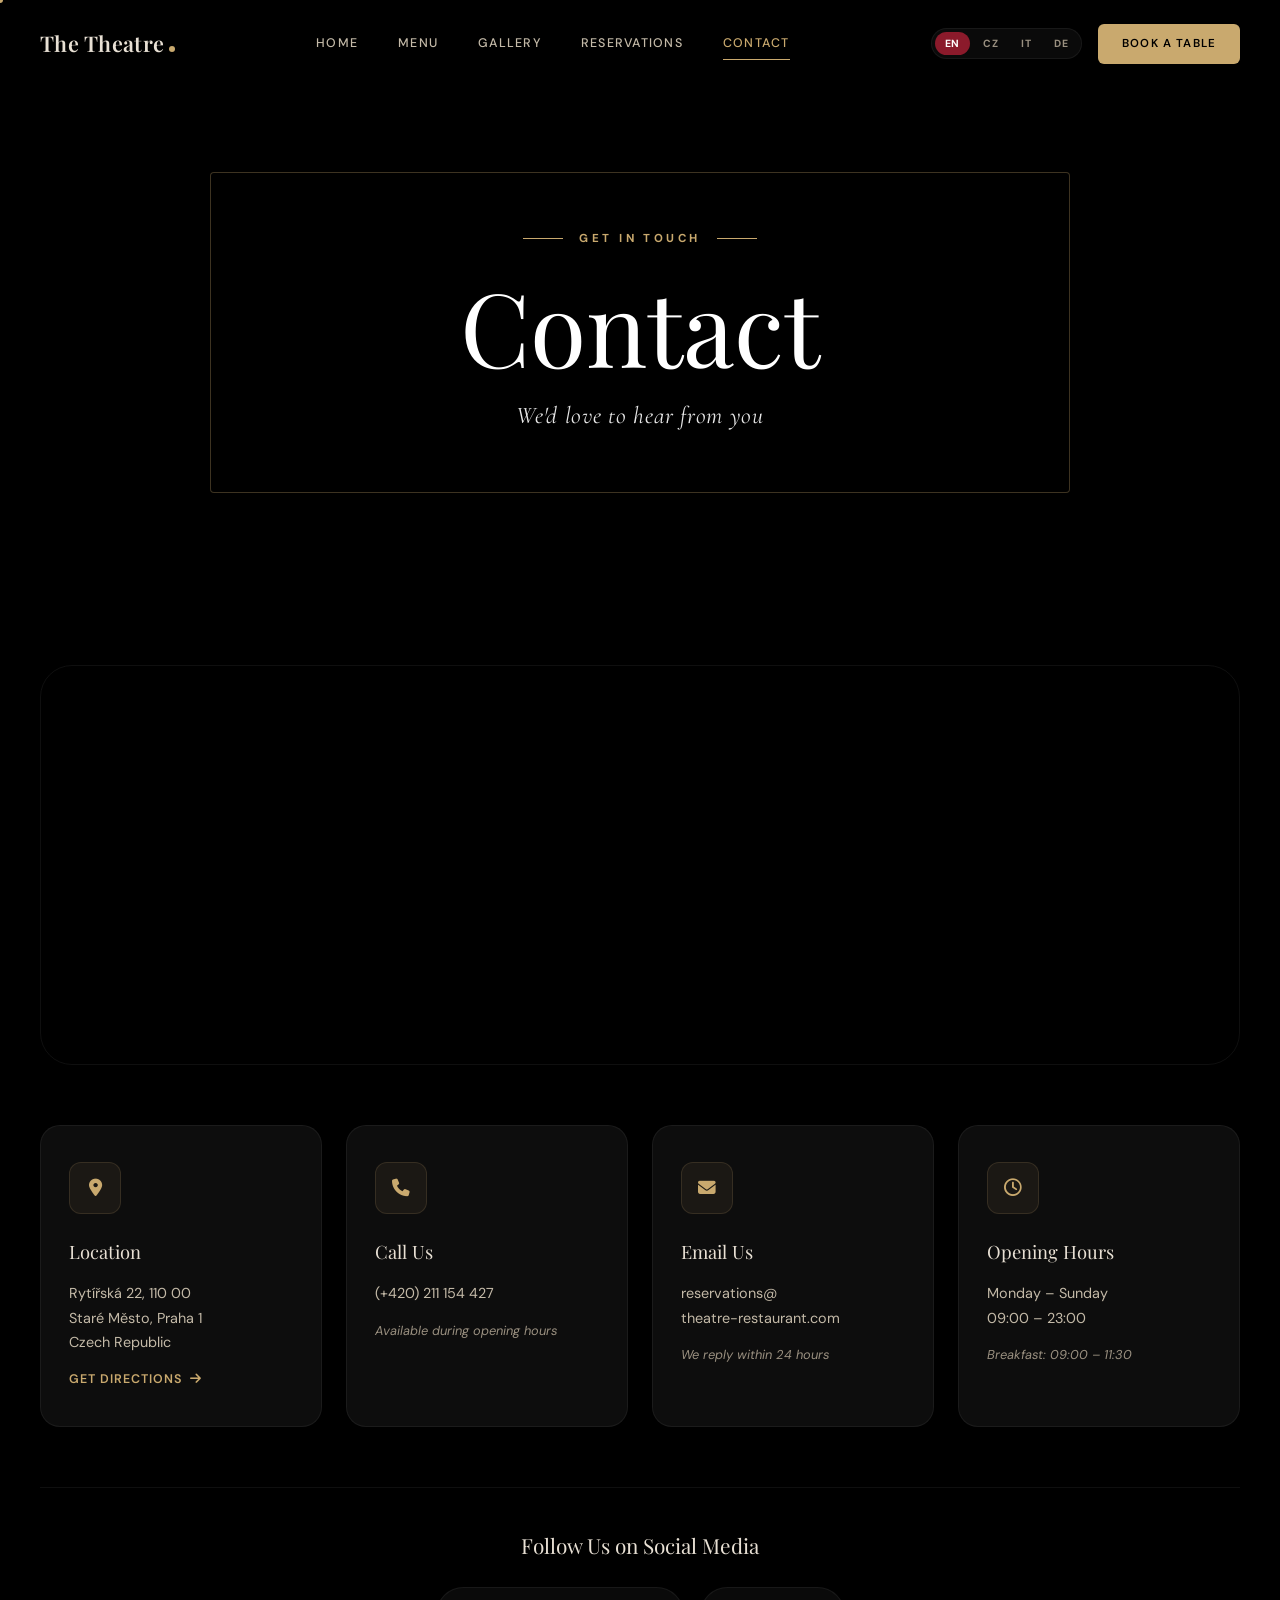
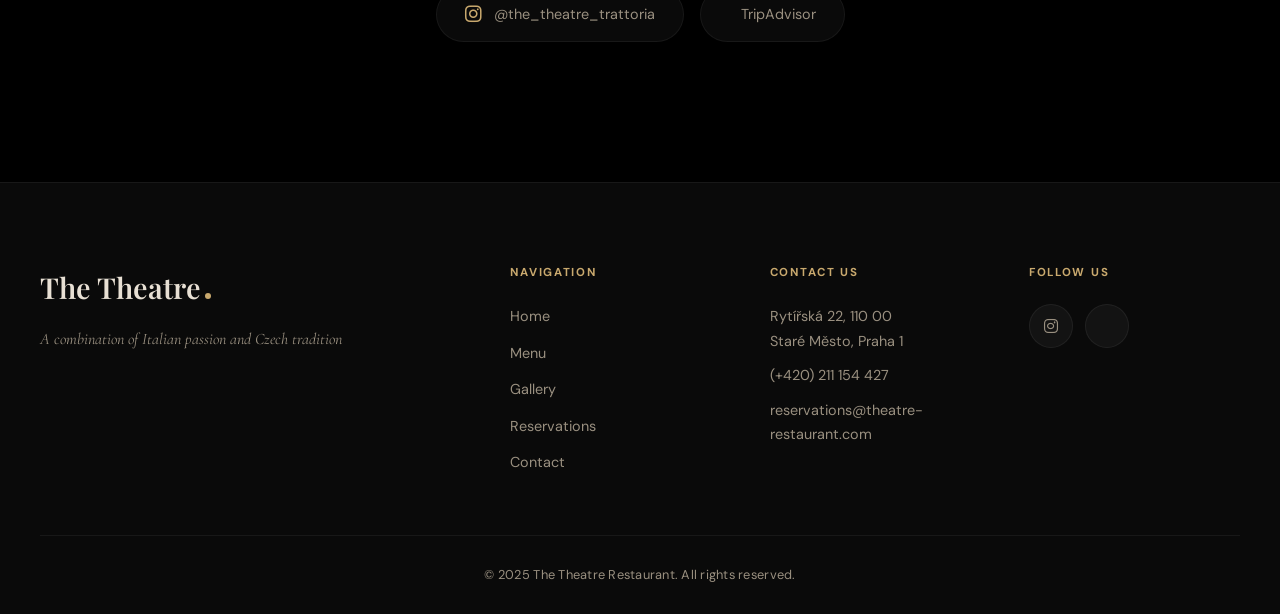
==== contact.html @ ca12c2be "Initial commit - Theatre Restaurant website" ====
<!DOCTYPE html>
<html lang="en" data-lang="en">
<head>
    <meta charset="UTF-8">
    <meta name="viewport" content="width=device-width, initial-scale=1.0">
    <title>Contact — The Theatre Restaurant</title>
    <link rel="preconnect" href="https://fonts.googleapis.com">
    <link rel="preconnect" href="https://fonts.gstatic.com" crossorigin>
    <link href="https://fonts.googleapis.com/css2?family=Playfair+Display:ital,wght@0,400;0,500;0,600;1,400;1,500&family=DM+Sans:wght@300;400;500;600;700&family=Cormorant+Garamond:ital,wght@0,300;0,400;0,500;1,300;1,400;1,500&display=swap" rel="stylesheet">
    <link rel="stylesheet" href="https://cdnjs.cloudflare.com/ajax/libs/font-awesome/6.5.1/css/all.min.css">
    <link rel="stylesheet" href="css/style.css">
</head>
<body>

    <div class="scroll-progress" id="scrollProgress"></div>
    <div class="grain"></div>
    <div class="cursor-dot" id="cursorDot"></div>
    <div class="cursor-ring" id="cursorRing"></div>

    <div id="preloader">
        <div class="preloader-text"><span>Contact</span></div>
        <div class="preloader-bar"></div>
    </div>

    <!-- ==================== NAVIGATION ==================== -->
    <nav class="navbar" id="navbar">
        <div class="nav-inner">
            <a href="index.html" class="nav-logo">
                <span class="logo-text">The Theatre<span class="logo-dot"></span></span>
            </a>
            <div class="nav-links" id="navLinks">
                <a href="index.html" data-i18n="nav.home">Home</a>
                <a href="menu.html" data-i18n="nav.menu">Menu</a>
                <a href="gallery.html" data-i18n="nav.gallery">Gallery</a>
                <a href="reservations.html" data-i18n="nav.reservations">Reservations</a>
                <a href="contact.html" class="active" data-i18n="nav.contact">Contact</a>
            </div>
            <div class="nav-right">
                <div class="lang-switcher">
                    <button class="lang-btn active" data-lang="en">EN</button>
                    <button class="lang-btn" data-lang="cs">CZ</button>
                    <button class="lang-btn" data-lang="it">IT</button>
                    <button class="lang-btn" data-lang="de">DE</button>
                </div>
                <a href="reservations.html" class="nav-cta" data-i18n="nav.book">Book a Table</a>
                <button class="hamburger" id="hamburger" aria-label="Menu">
                    <span></span><span></span><span></span>
                </button>
            </div>
        </div>
    </nav>

    <div class="mobile-nav" id="mobileNav">
        <a href="index.html" data-i18n="nav.home">Home</a>
        <a href="menu.html" data-i18n="nav.menu">Menu</a>
        <a href="gallery.html" data-i18n="nav.gallery">Gallery</a>
        <a href="reservations.html" data-i18n="nav.reservations">Reservations</a>
        <a href="contact.html" data-i18n="nav.contact">Contact</a>
    </div>

    <!-- ==================== PAGE HERO ==================== -->
    <section class="page-hero page-hero--short">
        <div class="page-hero-bg" style="background-image: url('https://images.squarespace-cdn.com/content/v1/67d8b73ece40840cde478d43/10da3cb5-e94c-4bc4-a125-7e8a6ef0e000/DJI_20250313221331_0177_D+%281%29.JPG?format=2500w')"></div>
        <div class="hero-overlay"></div>
        <div class="page-hero-content">
            <div class="hero-badge">
                <span class="hero-badge-line"></span>
                <span data-i18n="contact.badge">Get in Touch</span>
                <span class="hero-badge-line"></span>
            </div>
            <h1 class="page-hero-title" data-i18n="contact.hero.title">Contact</h1>
            <p class="page-hero-sub" data-i18n="contact.hero.sub">We'd love to hear from you</p>
        </div>
    </section>

    <!-- ==================== CONTACT CONTENT ==================== -->
    <section class="contact-section section">
        <div class="container">
            <!-- Map -->
            <div class="contact-map" data-reveal="up">
                <iframe
                    src="https://www.google.com/maps/embed?pb=!1m18!1m12!1m3!1d2560.1287!2d14.4234!3d50.0858!2m3!1f0!2f0!3f0!3m2!1i1024!2i768!4f13.1!3m3!1m2!1s0x470b94e7e5e6b8ed%3A0x400af0f66175be00!2sThe%20Theatre%20Restaurant!5e0!3m2!1sen!2scz!4v1700000000000!5m2!1sen!2scz"
                    width="100%" height="450" style="border:0;" allowfullscreen="" loading="lazy"
                    referrerpolicy="no-referrer-when-downgrade">
                </iframe>
            </div>

            <!-- Contact Cards Grid -->
            <div class="contact-cards" data-reveal="up">
                <div class="contact-card">
                    <div class="contact-card-icon"><i class="fa-solid fa-location-dot"></i></div>
                    <h3 data-i18n="contact.location">Location</h3>
                    <p>Rytířská 22, 110 00<br>Staré Město, Praha 1<br>Czech Republic</p>
                    <a href="https://maps.google.com/?q=Rytířská+22,+Prague" target="_blank" rel="noopener" class="contact-card-link" data-i18n="contact.directions">Get Directions <i class="fa-solid fa-arrow-right"></i></a>
                </div>
                <div class="contact-card">
                    <div class="contact-card-icon"><i class="fa-solid fa-phone"></i></div>
                    <h3 data-i18n="contact.callUs">Call Us</h3>
                    <p><a href="tel:+420211154427">(+420) 211 154 427</a></p>
                    <p class="contact-card-note" data-i18n="contact.callNote">Available during opening hours</p>
                </div>
                <div class="contact-card">
                    <div class="contact-card-icon"><i class="fa-solid fa-envelope"></i></div>
                    <h3 data-i18n="contact.emailUs">Email Us</h3>
                    <p><a href="mailto:reservations@theatre-restaurant.com">reservations@<br>theatre-restaurant.com</a></p>
                    <p class="contact-card-note" data-i18n="contact.emailNote">We reply within 24 hours</p>
                </div>
                <div class="contact-card">
                    <div class="contact-card-icon"><i class="fa-regular fa-clock"></i></div>
                    <h3 data-i18n="contact.openHours">Opening Hours</h3>
                    <p data-i18n="contact.schedule">Monday – Sunday<br>09:00 – 23:00</p>
                    <p class="contact-card-note" data-i18n="contact.breakfastNote">Breakfast: 09:00 – 11:30</p>
                </div>
            </div>

            <!-- Social -->
            <div class="contact-social" data-reveal="up">
                <h3 data-i18n="contact.followTitle">Follow Us on Social Media</h3>
                <div class="contact-social-links">
                    <a href="https://www.instagram.com/the_theatre_trattoria/" target="_blank" rel="noopener" class="contact-social-btn">
                        <i class="fa-brands fa-instagram"></i>
                        <span>@the_theatre_trattoria</span>
                    </a>
                    <a href="https://www.tripadvisor.com/Restaurant_Review-g274707-d27938620-Reviews-The_Theatre_Trattoria_Restaurant-Prague_Bohemia.html" target="_blank" rel="noopener" class="contact-social-btn">
                        <i class="fa-brands fa-tripadvisor"></i>
                        <span>TripAdvisor</span>
                    </a>
                </div>
            </div>
        </div>
    </section>

    <!-- ==================== FOOTER ==================== -->
    <footer class="footer">
        <div class="container">
            <div class="footer-main">
                <div class="footer-brand">
                    <h3 class="footer-logo-text">The Theatre<span class="logo-dot"></span></h3>
                    <p class="footer-tagline" data-i18n="footer.tagline">A combination of Italian passion and Czech tradition</p>
                </div>
                <div class="footer-col">
                    <h4 class="footer-heading" data-i18n="footer.navigation">Navigation</h4>
                    <div class="footer-link-list">
                        <a href="index.html" data-i18n="nav.home">Home</a>
                        <a href="menu.html" data-i18n="nav.menu">Menu</a>
                        <a href="gallery.html" data-i18n="nav.gallery">Gallery</a>
                        <a href="reservations.html" data-i18n="nav.reservations">Reservations</a>
                        <a href="contact.html" data-i18n="nav.contact">Contact</a>
                    </div>
                </div>
                <div class="footer-col">
                    <h4 class="footer-heading" data-i18n="footer.contactUs">Contact Us</h4>
                    <div class="footer-contact-text">
                        <p>Rytířská 22, 110 00<br>Staré Město, Praha 1</p>
                        <p><a href="tel:+420211154427">(+420) 211 154 427</a></p>
                        <p><a href="mailto:reservations@theatre-restaurant.com">reservations@theatre-restaurant.com</a></p>
                    </div>
                </div>
                <div class="footer-col">
                    <h4 class="footer-heading" data-i18n="footer.followUs">Follow Us</h4>
                    <div class="footer-social-links">
                        <a href="https://www.instagram.com/the_theatre_trattoria/" target="_blank" rel="noopener" class="footer-social-btn" aria-label="Instagram"><i class="fa-brands fa-instagram"></i></a>
                        <a href="https://www.tripadvisor.com/Restaurant_Review-g274707-d27938620-Reviews-The_Theatre_Trattoria_Restaurant-Prague_Bohemia.html" target="_blank" rel="noopener" class="footer-social-btn" aria-label="TripAdvisor"><i class="fa-brands fa-tripadvisor"></i></a>
                    </div>
                </div>
            </div>
            <div class="footer-bottom">
                <p>&copy; 2025 The Theatre Restaurant. All rights reserved.</p>
            </div>
        </div>
    </footer>

    <button class="back-to-top" id="backToTop" aria-label="Back to top"><i class="fa-solid fa-arrow-up"></i></button>

    <script src="js/translations.js"></script>
    <script src="js/main.js"></script>
</body>
</html>
---- css/style.css ----
/* ============================================================
   THE THEATRE RESTAURANT — Premium Design System
   Multi-page | Dark Luxury | Unique Visual Effects
   ============================================================ */

/* ==================== CSS CUSTOM PROPERTIES ==================== */
:root {
    --clr-bg:         #000000;
    --clr-bg-2:       #0a0a0a;
    --clr-bg-3:       #111111;
    --clr-bg-card:    #0d0d0d;
    --clr-primary:    #8B1A2B;
    --clr-primary-l:  #a82240;
    --clr-gold:       #C9A96E;
    --clr-gold-l:     #dfc28d;
    --clr-white:      #ffffff;
    --clr-light:      #e8e0d4;
    --clr-light-2:    #c4baa8;
    --clr-light-3:    #9a9080;
    --clr-text:       #8a8070;
    --clr-border:     rgba(255,255,255,0.06);
    --clr-border-h:   rgba(201,169,110,0.25);

    --f-heading:  'Playfair Display', serif;
    --f-body:     'DM Sans', sans-serif;
    --f-accent:   'Cormorant Garamond', serif;

    --container:  1280px;
    --section-py: 140px;

    --ease-out-expo:  cubic-bezier(0.16, 1, 0.3, 1);
    --tr-fast:    0.3s cubic-bezier(0.16, 1, 0.3, 1);
    --tr-medium:  0.6s cubic-bezier(0.16, 1, 0.3, 1);
    --tr-slow:    1s cubic-bezier(0.16, 1, 0.3, 1);

    --r-sm:  6px;
    --r-md:  12px;
    --r-lg:  20px;
    --r-xl:  32px;
}

/* ==================== RESET ==================== */
*, *::before, *::after { box-sizing: border-box; margin: 0; padding: 0; }
html { scroll-behavior: smooth; -webkit-font-smoothing: antialiased; -moz-osx-font-smoothing: grayscale; }
body {
    font-family: var(--f-body);
    font-size: 16px;
    line-height: 1.7;
    color: var(--clr-text);
    background: #000000;
    background-image: none;
    overflow-x: hidden;
}
body.no-scroll { overflow: hidden; }
img { display: block; max-width: 100%; height: auto; }
a { text-decoration: none; color: inherit; }
ul, ol { list-style: none; }
button { font-family: inherit; cursor: pointer; border: none; background: none; }
input, select, textarea { font-family: inherit; font-size: inherit; }

/* ==================== SCROLL PROGRESS BAR ==================== */
.scroll-progress {
    position: fixed; top: 0; left: 0;
    height: 3px; width: 0%;
    background: linear-gradient(90deg, var(--clr-primary), var(--clr-gold));
    z-index: 10001;
    transition: width 0.1s linear;
}

/* ==================== FILM GRAIN (disabled — was causing grainy look) ==================== */
.grain {
    display: none;
}

/* ==================== CUSTOM CURSOR ==================== */
.cursor-dot, .cursor-ring { display: none; }
@media (hover: hover) and (pointer: fine) {
    .cursor-dot {
        display: block; position: fixed;
        width: 6px; height: 6px;
        background: var(--clr-gold); border-radius: 50%;
        pointer-events: none; z-index: 100000;
        left: -3px; top: -3px;
        mix-blend-mode: difference;
        transition: width 0.2s, height 0.2s, background 0.2s;
    }
    .cursor-dot.cursor-hover {
        width: 10px; height: 10px;
        background: var(--clr-primary);
    }
    .cursor-ring {
        display: block; position: fixed;
        width: 40px; height: 40px;
        border: 1.5px solid var(--clr-gold); border-radius: 50%;
        pointer-events: none; z-index: 99999;
        left: -20px; top: -20px;
        opacity: 0.4;
        transition: width 0.4s var(--ease-out-expo), height 0.4s var(--ease-out-expo), opacity 0.3s, border-color 0.3s;
    }
    .cursor-ring.cursor-hover { width: 60px; height: 60px; left: -30px; top: -30px; border-color: var(--clr-primary); opacity: 0.7; }
}

/* ==================== PRELOADER ==================== */
#preloader {
    position: fixed; inset: 0;
    background: var(--clr-bg); z-index: 99999;
    display: flex; align-items: center; justify-content: center; flex-direction: column; gap: 24px;
    transition: opacity 0.8s ease 0.1s, visibility 0.8s ease 0.1s;
}
#preloader.loaded { opacity: 0; visibility: hidden; pointer-events: none; }
.preloader-text {
    font-family: var(--f-heading);
    font-size: clamp(2rem, 5vw, 3.5rem);
    color: var(--clr-light); font-weight: 400; overflow: hidden;
}
.preloader-text span { display: inline-block; animation: preloaderReveal 1.2s var(--ease-out-expo) both; }
@keyframes preloaderReveal { from { transform: translateY(100%); opacity: 0; } to { transform: translateY(0); opacity: 1; } }
.preloader-bar { width: 120px; height: 1px; background: var(--clr-border); position: relative; overflow: hidden; }
.preloader-bar::after {
    content: ''; position: absolute; inset: 0;
    background: var(--clr-gold);
    animation: preloaderScan 1.5s ease-in-out infinite;
}
@keyframes preloaderScan { 0% { transform: translateX(-100%); } 100% { transform: translateX(100%); } }

/* ==================== UTILITIES ==================== */
.container { max-width: var(--container); margin: 0 auto; padding: 0 clamp(20px, 4vw, 40px); width: 100%; }
.section { padding: var(--section-py) 0; position: relative; }

.section-tag {
    font-family: var(--f-body); font-size: 0.7rem; font-weight: 600;
    letter-spacing: 0.3em; text-transform: uppercase; color: var(--clr-gold);
    display: flex; align-items: center; gap: 16px; margin-bottom: 20px;
}
.section-tag::before { content: ''; width: 40px; height: 1px; background: var(--clr-gold); }
.section-tag--center { justify-content: center; }
.section-tag--center::after { content: ''; width: 40px; height: 1px; background: var(--clr-gold); }
.section-tag--light { color: var(--clr-gold-l); }
.section-tag--light::before, .section-tag--light::after { background: rgba(255,255,255,0.3); }

.section-title {
    font-family: var(--f-heading);
    font-size: clamp(2.2rem, 5vw, 4rem);
    color: var(--clr-light); font-weight: 400; line-height: 1.15; margin-bottom: 24px;
}
.section-title--center { text-align: center; }
.section-title em { font-style: italic; color: var(--clr-gold); font-family: var(--f-accent); font-weight: 300; }

/* ==================== BUTTONS ==================== */
.btn {
    display: inline-flex; align-items: center; justify-content: center; gap: 10px;
    padding: 18px 44px; font-size: 0.78rem; font-weight: 600;
    letter-spacing: 0.15em; text-transform: uppercase;
    border-radius: var(--r-sm); position: relative; overflow: hidden;
    transition: transform var(--tr-fast), box-shadow var(--tr-fast);
}
.btn::before {
    content: ''; position: absolute; inset: 0;
    background: radial-gradient(circle at 50% 50%, rgba(255,255,255,0.15) 0%, transparent 60%);
    opacity: 0; transition: opacity 0.3s;
}
.btn:hover::before { opacity: 1; }
.btn:hover { transform: translateY(-3px); }
.btn-primary { background: var(--clr-primary); color: var(--clr-white); box-shadow: 0 4px 30px rgba(139,26,43,0.3); }
.btn-primary:hover { box-shadow: 0 8px 40px rgba(139,26,43,0.5); }
.btn-outline { color: var(--clr-light); border: 1px solid var(--clr-border-h); background: transparent; }
.btn-outline:hover { border-color: var(--clr-gold); box-shadow: 0 4px 30px rgba(201,169,110,0.15); }
.btn-full { width: 100%; }
.magnetic-wrap { display: inline-block; position: relative; }

/* ==================== NAVIGATION ==================== */
.navbar {
    position: fixed; top: 0; left: 0; width: 100%; z-index: 1000;
    padding: 24px 0; transition: all var(--tr-medium);
    background: rgba(0,0,0,0.95);
    backdrop-filter: blur(20px);
    -webkit-backdrop-filter: blur(20px);
}
.navbar.scrolled {
    background: rgba(0,0,0,0.98); backdrop-filter: blur(24px) saturate(1.2);
    padding: 14px 0; box-shadow: 0 1px 0 var(--clr-border);
}
.navbar.nav-hidden { transform: translateY(-100%); }
.nav-inner {
    max-width: var(--container); margin: 0 auto;
    padding: 0 clamp(20px, 4vw, 40px);
    display: flex; align-items: center; justify-content: space-between;
}
.nav-logo { z-index: 1001; display: flex; align-items: center; gap: 12px; }
.logo-text {
    font-family: var(--f-heading); font-size: 1.35rem;
    color: var(--clr-light); font-weight: 600; letter-spacing: 0.02em;
}
.logo-dot { width: 6px; height: 6px; background: var(--clr-gold); border-radius: 50%; display: inline-block; margin-left: 4px; }
.nav-links { display: flex; align-items: center; gap: 40px; }
.nav-links a {
    font-size: 0.78rem; font-weight: 500; letter-spacing: 0.1em; text-transform: uppercase;
    color: var(--clr-light-2); position: relative; padding: 6px 0; transition: color var(--tr-fast);
}
.nav-links a::after {
    content: ''; position: absolute; bottom: 0; left: 0;
    width: 0; height: 1px; background: var(--clr-gold); transition: width var(--tr-fast);
}
.nav-links a:hover, .nav-links a.active { color: var(--clr-gold); }
.nav-links a:hover::after, .nav-links a.active::after { width: 100%; }
.nav-right { display: flex; align-items: center; gap: 16px; }
.lang-switcher {
    display: flex; gap: 3px; background: rgba(255,255,255,0.04);
    border-radius: 24px; padding: 3px; border: 1px solid var(--clr-border);
}
.lang-btn {
    font-size: 0.65rem; font-weight: 700; letter-spacing: 0.05em;
    color: var(--clr-light-3); padding: 5px 10px; border-radius: 20px; transition: all var(--tr-fast);
}
.lang-btn:hover { color: var(--clr-light); }
.lang-btn.active { background: var(--clr-primary); color: var(--clr-white); }
.nav-cta {
    font-size: 0.72rem; font-weight: 600; letter-spacing: 0.1em; text-transform: uppercase;
    color: var(--clr-bg); background: var(--clr-gold);
    padding: 10px 24px; border-radius: var(--r-sm); transition: all var(--tr-fast);
}
.nav-cta:hover { background: var(--clr-gold-l); transform: translateY(-2px); box-shadow: 0 4px 20px rgba(201,169,110,0.35); }
.hamburger { display: none; flex-direction: column; gap: 7px; padding: 8px; z-index: 1001; }
.hamburger span {
    display: block; width: 30px; height: 1.5px;
    background: var(--clr-light); transition: all var(--tr-fast); transform-origin: center;
}
.hamburger.active span:nth-child(1) { transform: translateY(8.5px) rotate(45deg); }
.hamburger.active span:nth-child(2) { opacity: 0; transform: scaleX(0); }
.hamburger.active span:nth-child(3) { transform: translateY(-8.5px) rotate(-45deg); }

/* Mobile Nav */
.mobile-nav {
    position: fixed; inset: 0; background: rgba(0,0,0,0.98);
    backdrop-filter: blur(30px); z-index: 999;
    display: flex; flex-direction: column; align-items: center; justify-content: center; gap: 32px;
    opacity: 0; visibility: hidden; transition: all var(--tr-medium);
}
.mobile-nav.active { opacity: 1; visibility: visible; }
.mobile-nav a {
    font-family: var(--f-heading); font-size: clamp(1.5rem, 5vw, 2.5rem);
    color: var(--clr-light); font-weight: 400;
    opacity: 0; transform: translateY(30px); transition: all var(--tr-medium);
}
.mobile-nav.active a { opacity: 1; transform: translateY(0); }
.mobile-nav a:nth-child(1) { transition-delay: 0.1s; }
.mobile-nav a:nth-child(2) { transition-delay: 0.15s; }
.mobile-nav a:nth-child(3) { transition-delay: 0.2s; }
.mobile-nav a:nth-child(4) { transition-delay: 0.25s; }
.mobile-nav a:nth-child(5) { transition-delay: 0.3s; }
.mobile-nav a:hover { color: var(--clr-gold); }

/* ==================== INFINITE MARQUEE ==================== */
.marquee-section {
    padding: 28px 0; overflow: hidden;
    border-top: 1px solid var(--clr-border); border-bottom: 1px solid var(--clr-border);
    background: var(--clr-bg-2);
}
.marquee-track { display: flex; width: max-content; animation: marqueeScroll 40s linear infinite; }
.marquee-track:hover { animation-play-state: paused; }
.marquee-item {
    display: flex; align-items: center; gap: 40px; padding: 0 40px; white-space: nowrap;
    font-family: var(--f-accent); font-size: clamp(1rem, 2vw, 1.3rem);
    color: var(--clr-light-3); font-style: italic; letter-spacing: 0.04em;
}
.marquee-dot { width: 5px; height: 5px; background: var(--clr-gold); border-radius: 50%; flex-shrink: 0; }
@keyframes marqueeScroll { 0% { transform: translateX(0); } 100% { transform: translateX(-50%); } }

/* ==================== CINEMATIC HERO ==================== */
.hero-cin {
    position: relative; min-height: 100vh;
    display: flex; align-items: center; justify-content: center; overflow: hidden;
}
.hero-cin-bg-wrap { position: absolute; inset: 0; overflow: hidden; }
.hero-cin-bg {
    width: 100%; height: 100%; background-size: cover; background-position: center;
    transform: scale(1.05);
}
.hero-cin-overlay {
    position: absolute; inset: 0;
    background: linear-gradient(
        180deg,
        rgba(0,0,0,0.55) 0%,
        rgba(0,0,0,0.45) 50%,
        rgba(0,0,0,0.75) 100%
    );
}

/* Hero content — centered */
.hero-cin-content {
    position: relative; z-index: 4;
    width: 100%; max-width: 900px;
    margin: 0 auto;
    padding: 120px clamp(24px, 5vw, 60px) 100px;
    display: flex; align-items: center; justify-content: center;
}

.hero-cin-inner {
    text-align: center;
    width: 100%;
}

/* Tag */
.hero-cin-tag {
    display: flex; align-items: center; justify-content: center; gap: 20px;
    margin-bottom: 32px;
    opacity: 0; transform: translateY(16px);
    transition: opacity 0.8s ease 0.3s, transform 0.8s ease 0.3s;
}
body.loaded .hero-cin-tag { opacity: 1; transform: translateY(0); }
.hero-cin-tag-line { width: 40px; height: 1px; background: var(--clr-gold); display: inline-block; }
.hero-cin-tag span:not(.hero-cin-tag-line) {
    font-family: var(--f-body); font-size: 0.72rem; font-weight: 600;
    letter-spacing: 0.3em; text-transform: uppercase; color: var(--clr-gold);
}

/* Title */
.hero-cin-title { margin-bottom: 28px; }
.hero-cin-title-line {
    display: block; overflow: hidden; line-height: 1.05;
}
.hero-cin-title-line span {
    display: inline-block; transform: translateY(110%); opacity: 0;
    transition: transform 1.2s var(--ease-out-expo), opacity 0.6s ease;
}
.hero-cin-title-line.visible span { transform: translateY(0); opacity: 1; }

.hero-cin-title--sm {
    font-family: var(--f-accent); font-size: clamp(1.6rem, 3vw, 2.4rem);
    font-weight: 300; font-style: italic; letter-spacing: 0.2em; color: var(--clr-gold-l);
    padding-bottom: 4px;
}
.hero-cin-title--sm span { color: var(--clr-gold-l); }
.hero-cin-title--xl {
    font-family: var(--f-heading); font-size: clamp(5rem, 14vw, 11rem);
    font-weight: 400; letter-spacing: -0.02em;
    color: #ffffff;
    text-shadow: 0 4px 40px rgba(0,0,0,0.6);
    line-height: 0.95;
}
.hero-cin-title--xl span { color: #ffffff; }
.hero-cin-title--md {
    font-family: var(--f-body); font-size: clamp(0.75rem, 1.5vw, 1rem);
    font-weight: 700; letter-spacing: 0.6em; text-transform: uppercase;
    color: var(--clr-light-2); padding-top: 10px;
}
.hero-cin-title--md span { color: var(--clr-light-2); }

/* Subtitle */
.hero-cin-subtitle {
    font-family: var(--f-accent); font-size: clamp(1rem, 2vw, 1.3rem);
    color: var(--clr-light-2); font-style: italic; font-weight: 300;
    margin-bottom: 40px; line-height: 1.6;
    opacity: 0; transform: translateY(16px);
    transition: opacity 0.8s ease 1.2s, transform 0.8s ease 1.2s;
}
body.loaded .hero-cin-subtitle { opacity: 1; transform: translateY(0); }

/* Actions */
.hero-cin-actions {
    display: flex; gap: 16px; flex-wrap: wrap; justify-content: center;
    margin-bottom: 48px;
    opacity: 0; transform: translateY(16px);
    transition: opacity 0.8s ease 1.4s, transform 0.8s ease 1.4s;
}
body.loaded .hero-cin-actions { opacity: 1; transform: translateY(0); }

/* Meta info bar */
.hero-cin-meta {
    display: flex; align-items: center; justify-content: center; gap: 20px;
    opacity: 0; transform: translateY(16px);
    transition: opacity 0.8s ease 1.6s, transform 0.8s ease 1.6s;
}
body.loaded .hero-cin-meta { opacity: 1; transform: translateY(0); }
.hero-cin-meta-item {
    display: flex; align-items: center; gap: 8px;
    font-size: 0.82rem; color: var(--clr-light-3); letter-spacing: 0.04em;
}
.hero-cin-meta-item i { color: var(--clr-gold); font-size: 0.8rem; }
.hero-cin-meta-sep { width: 1px; height: 20px; background: rgba(255,255,255,0.2); }

/* Scroll indicator */
.hero-cin-scroll {
    position: absolute; bottom: 36px; left: 50%; transform: translateX(-50%);
    z-index: 5; display: flex; flex-direction: column; align-items: center; gap: 8px;
}
.scroll-line-wrap {
    width: 1px; height: 50px; background: rgba(255,255,255,0.15);
    border-radius: 1px; overflow: hidden;
}
.scroll-line-inner {
    width: 100%; height: 30px; background: var(--clr-gold);
    border-radius: 1px; animation: scrollLine 2s ease-in-out infinite;
}
@keyframes scrollLine { 0% { transform: translateY(-100%); } 100% { transform: translateY(200%); } }

/* ==================== EXPERIENCE NUMBERS ==================== */
.numbers-section {
    padding: 80px 0; background: var(--clr-bg-2);
    border-bottom: 1px solid var(--clr-border);
}
.numbers-grid {
    display: grid; grid-template-columns: repeat(4, 1fr);
    gap: 0; position: relative;
}
.numbers-grid::before {
    content: ''; position: absolute; top: 0; left: 0;
    width: 100%; height: 100%; pointer-events: none;
    background: repeating-linear-gradient(
        90deg,
        transparent 0%,
        transparent calc(25% - 0.5px),
        var(--clr-border) calc(25% - 0.5px),
        var(--clr-border) calc(25% + 0.5px),
        transparent calc(25% + 0.5px)
    );
}
.number-item {
    text-align: center; padding: 20px;
    display: flex; flex-direction: column; align-items: center; gap: 12px;
}
.number-top { display: flex; align-items: baseline; gap: 4px; }
.number-value {
    font-family: var(--f-heading); font-size: clamp(3rem, 6vw, 5rem);
    font-weight: 400; color: var(--clr-light);
    line-height: 1;
}
.number-suffix {
    font-family: var(--f-accent); font-size: clamp(1.5rem, 3vw, 2.5rem);
    color: var(--clr-gold); font-weight: 300;
}
.number-label {
    font-size: 0.72rem; font-weight: 600; letter-spacing: 0.2em; text-transform: uppercase;
    color: var(--clr-light-3);
}

/* ==================== EDITORIAL ABOUT ==================== */
.editorial { background: var(--clr-bg); }
.editorial-layout {
    display: grid; grid-template-columns: 1.1fr 1fr;
    gap: 80px; align-items: center;
}
.editorial-images { position: relative; height: 650px; }
.editorial-img {
    position: absolute; border-radius: var(--r-lg); overflow: hidden;
    box-shadow: 0 30px 80px rgba(0,0,0,0.5);
}
.editorial-img img {
    width: 100%; height: 100%; object-fit: cover;
    transition: transform 0.8s var(--ease-out-expo);
}
.editorial-img:hover img { transform: scale(1.06); }
.editorial-img--1 {
    top: 0; left: 0; width: 70%; height: 65%;
    z-index: 1;
}
.editorial-img--2 {
    bottom: 0; right: 0; width: 55%; height: 55%;
    border: 5px solid var(--clr-bg);
    z-index: 2;
}

/* Floating badge */
.editorial-badge {
    position: absolute; top: 55%; left: 60%;
    transform: translate(-50%, -50%);
    width: 110px; height: 110px; z-index: 3;
    animation: floatBadge 4s ease-in-out infinite;
}
.editorial-badge-inner {
    width: 100%; height: 100%; border-radius: 50%;
    background: var(--clr-primary);
    display: flex; flex-direction: column; align-items: center; justify-content: center;
    text-align: center; position: relative;
}
.editorial-badge-inner::before {
    content: ''; position: absolute; inset: -3px; border-radius: 50%;
    background: conic-gradient(var(--clr-gold), var(--clr-primary), var(--clr-gold));
    z-index: -1; animation: rotateBorder 4s linear infinite;
}
@keyframes rotateBorder { to { transform: rotate(360deg); } }
@keyframes floatBadge {
    0%, 100% { transform: translate(-50%, -50%) translateY(0); }
    50% { transform: translate(-50%, -50%) translateY(-12px); }
}
.editorial-badge-icon { font-size: 0.9rem; color: var(--clr-gold); margin-bottom: 4px; }
.editorial-badge-text { font-family: var(--f-accent); font-size: 0.72rem; color: var(--clr-white); line-height: 1.3; }

/* Content */
.editorial-quote {
    position: relative; margin: 28px 0;
    padding: 20px 0 20px 28px;
    border-left: 2px solid var(--clr-gold);
}
.editorial-quote > span {
    position: absolute; top: -10px; left: 8px;
    font-family: var(--f-heading); font-size: 4rem;
    color: rgba(201,169,110,0.15); line-height: 1;
}
.editorial-quote p {
    font-family: var(--f-accent); font-size: 1.2rem;
    color: var(--clr-light-2); font-style: italic; line-height: 1.7;
}
.editorial-text {
    font-size: 0.95rem; line-height: 1.85; color: var(--clr-text);
    margin-bottom: 16px;
}
.editorial-features {
    display: flex; flex-wrap: wrap; gap: 20px; margin-top: 36px;
}
.editorial-feat {
    display: flex; align-items: center; gap: 14px;
    padding: 14px 20px; flex: 1 1 calc(50% - 10px); min-width: 220px;
    border-radius: var(--r-md);
    background: rgba(255,255,255,0.02); border: 1px solid transparent;
    transition: all var(--tr-fast);
}
.editorial-feat:hover {
    background: rgba(201,169,110,0.04); border-color: var(--clr-border-h);
    transform: translateY(-4px);
}
.editorial-feat-icon {
    width: 44px; height: 44px; min-width: 44px;
    border-radius: var(--r-md);
    background: rgba(201,169,110,0.08); border: 1px solid rgba(201,169,110,0.15);
    display: flex; align-items: center; justify-content: center;
    color: var(--clr-gold); font-size: 1rem; transition: all var(--tr-fast);
}
.editorial-feat:hover .editorial-feat-icon {
    background: var(--clr-gold); color: var(--clr-bg); border-color: var(--clr-gold);
}
.editorial-feat strong {
    display: block; font-size: 0.85rem; font-weight: 600;
    color: var(--clr-light); margin-bottom: 2px;
}
.editorial-feat span { font-size: 0.78rem; color: var(--clr-light-3); }

/* CTA glow enhancement */
.cta-glow {
    position: absolute; top: 50%; left: 50%;
    width: 600px; height: 600px;
    background: radial-gradient(circle, rgba(139,26,43,0.12) 0%, transparent 70%);
    transform: translate(-50%, -50%); pointer-events: none;
    animation: ctaPulse 4s ease-in-out infinite;
}
@keyframes ctaPulse {
    0%, 100% { transform: translate(-50%, -50%) scale(1); opacity: 0.8; }
    50% { transform: translate(-50%, -50%) scale(1.3); opacity: 1; }
}

/* ==================== PAGE HERO (sub-pages) ==================== */
.page-hero {
    position: relative;
    height: 70vh; min-height: 480px;
    display: flex; align-items: center; justify-content: center;
    overflow: hidden;
}
.page-hero--short { height: 65vh; min-height: 440px; }
.page-hero-bg {
    position: absolute; inset: 0;
    background-size: cover; background-position: center;
}
.hero-overlay {
    position: absolute; inset: 0; z-index: 1;
    background: rgba(0, 0, 0, 0.82);
}
.page-hero-content {
    position: relative; z-index: 2; text-align: center;
    padding: 56px 80px;
    max-width: 860px;
    width: 90%;
    margin-top: 80px; /* push below navbar */
    background: rgba(0,0,0,0.55);
    border: 1px solid rgba(201,169,110,0.3);
    border-radius: 4px;
}
.page-hero-title {
    font-family: var(--f-heading);
    font-size: clamp(3.5rem, 8vw, 7rem);
    color: #ffffff; font-weight: 400; margin-bottom: 16px;
    line-height: 1.05;
}
.page-hero-sub {
    font-family: var(--f-accent); font-size: clamp(1.1rem, 2vw, 1.5rem);
    color: rgba(255,255,255,0.9); font-style: italic; letter-spacing: 0.03em;
}
.hero-badge {
    display: flex; align-items: center; justify-content: center; gap: 16px;
    margin-bottom: 24px;
}
.hero-badge span:not(.hero-badge-line) {
    font-family: var(--f-body); font-size: 0.72rem; font-weight: 700;
    letter-spacing: 0.3em; text-transform: uppercase; color: var(--clr-gold);
}
.hero-badge-line {
    display: inline-block; width: 40px; height: 1px;
    background: var(--clr-gold);
}

/* (About section styles are now in the editorial section above) */

/* ==================== FARM / VYSOČINA ==================== */
.farm-section { position: relative; min-height: 85vh; display: flex; align-items: center; overflow: hidden; }
.farm-bg {
    position: absolute; inset: 0; background-size: cover; background-position: center; background-attachment: fixed;
}
.farm-overlay {
    position: absolute; inset: 0;
    background: linear-gradient(135deg, rgba(0,0,0,0.88) 0%, rgba(0,0,0,0.55) 100%);
}
.farm-content { position: relative; z-index: 2; }
.farm-text { max-width: 720px; }
.farm-text p { color: var(--clr-light-2); font-size: 1.06rem; line-height: 1.95; margin-bottom: 22px; }

/* ==================== FOOD SHOWCASE ==================== */
.showcase-section { padding: 100px 0; background: var(--clr-bg-2); overflow: hidden; }
.showcase-header { text-align: center; margin-bottom: 56px; padding: 0 clamp(20px, 4vw, 40px); }
.showcase-scroll {
    display: flex; gap: 28px; padding: 0 clamp(20px, 4vw, 40px);
    animation: showcaseFloat 30s linear infinite;
}
.showcase-scroll:hover { animation-play-state: paused; }
@keyframes showcaseFloat { 0% { transform: translateX(0); } 100% { transform: translateX(-50%); } }
.showcase-card {
    flex: 0 0 300px; position: relative;
    border-radius: var(--r-lg); overflow: hidden; aspect-ratio: 3/4; cursor: pointer;
    transition: transform 0.5s var(--ease-out-expo);
}
.showcase-card img { width: 100%; height: 100%; object-fit: cover; transition: transform 0.8s var(--ease-out-expo); }
.showcase-card:hover img { transform: scale(1.12); }
.showcase-card::after {
    content: ''; position: absolute; bottom: 0; left: 0; width: 100%; height: 65%;
    background: linear-gradient(transparent, rgba(0,0,0,0.85)); pointer-events: none;
}
.showcase-card-label { position: absolute; bottom: 28px; left: 28px; z-index: 2; }
.showcase-card-label span { font-family: var(--f-heading); font-size: 1.4rem; color: var(--clr-white); display: block; }
.showcase-card-label small { font-family: var(--f-accent); font-size: 0.9rem; color: var(--clr-gold); font-style: italic; }

/* ==================== CTA BANNER ==================== */
.cta-banner { padding: 120px 0; text-align: center; position: relative; overflow: hidden; background: var(--clr-bg); }
.cta-title {
    font-family: var(--f-heading); font-size: clamp(2rem, 5vw, 3.5rem);
    color: var(--clr-light); font-weight: 400; margin-bottom: 20px;
}
.cta-title em { font-style: italic; color: var(--clr-gold); font-family: var(--f-accent); }
.cta-sub { font-family: var(--f-accent); font-size: 1.15rem; color: var(--clr-light-3); font-style: italic; margin-bottom: 44px; }
.cta-actions { display: flex; gap: 16px; justify-content: center; flex-wrap: wrap; }

/* ==================== MENU PAGE ==================== */
.menu-page { padding-top: 0; padding-bottom: 140px; background: var(--clr-bg); }
.menu-container { padding-top: 20px; }
.menu-cat-nav {
    position: sticky; top: 70px; z-index: 100;
    background: var(--clr-bg); padding: 16px 0;
    border-bottom: 1px solid var(--clr-border);
    margin-bottom: 56px;
}
.menu-cat-nav-inner {
    max-width: var(--container); margin: 0 auto;
    padding: 0 clamp(20px, 4vw, 40px);
    display: flex; gap: 6px; overflow-x: auto;
    -webkit-overflow-scrolling: touch; scrollbar-width: none;
}
.menu-cat-nav-inner::-webkit-scrollbar { display: none; }
.menu-cat-link {
    padding: 10px 24px; font-size: 0.75rem; font-weight: 600;
    letter-spacing: 0.08em; text-transform: uppercase;
    color: var(--clr-light-3); border: 1px solid var(--clr-border);
    border-radius: 100px; white-space: nowrap; transition: all var(--tr-fast); flex-shrink: 0;
    display: inline-block;
}
.menu-cat-link:hover { color: var(--clr-light); border-color: rgba(255,255,255,0.2); }
.menu-cat-link.active { background: var(--clr-primary); color: var(--clr-white); border-color: var(--clr-primary); }

.menu-category { margin-bottom: 80px; scroll-margin-top: 160px; }
.menu-cat-header { display: flex; align-items: center; gap: 20px; margin-bottom: 40px; }
.menu-cat-number {
    font-family: var(--f-heading); font-size: 3.5rem;
    color: rgba(201,169,110,0.12); font-weight: 400; line-height: 1; min-width: 70px;
}
.menu-cat-title { font-family: var(--f-heading); font-size: 1.8rem; color: var(--clr-light); font-weight: 400; white-space: nowrap; }
.menu-cat-line { flex: 1; height: 1px; background: var(--clr-border); }
.menu-cat-note { font-size: 0.85rem; color: var(--clr-gold); font-style: italic; margin-bottom: 28px; font-family: var(--f-accent); }

.menu-subcols { display: grid; grid-template-columns: 1fr 1fr; gap: 60px; }

.menu-items-list { display: flex; flex-direction: column; }
.menu-items-compact .menu-item { padding: 12px 0; }

.menu-item {
    display: flex; align-items: baseline; gap: 12px;
    padding: 18px 0; border-bottom: 1px solid rgba(255,255,255,0.03); transition: all var(--tr-fast);
    flex-wrap: wrap;
}
.menu-item:hover { padding-left: 12px; border-bottom-color: var(--clr-border-h); }
.menu-item:last-child { border-bottom: none; }
.menu-item-info { flex: 1; min-width: 0; }
.menu-item-name { font-size: 0.95rem; font-weight: 500; color: var(--clr-light); }
.menu-item-desc { font-size: 0.82rem; color: var(--clr-light-3); margin-top: 5px; font-style: italic; }
.menu-item-dots { flex: 1; border-bottom: 1px dotted rgba(255,255,255,0.1); min-width: 24px; margin-bottom: 5px; }
.menu-item-price { font-size: 0.9rem; font-weight: 700; color: var(--clr-gold); white-space: nowrap; }

.featured-item {
    background: rgba(201,169,110,0.03); border: 1px solid rgba(201,169,110,0.1) !important;
    border-radius: var(--r-md); padding: 20px !important; margin: 10px 0;
}
.featured-item:hover { background: rgba(201,169,110,0.06); padding-left: 20px !important; }

/* ==================== GALLERY PAGE ==================== */
.gallery-page { padding-top: 80px; padding-bottom: 140px; background: var(--clr-bg); }
.gallery-masonry { columns: 3; column-gap: 20px; }
.gallery-item {
    break-inside: avoid; margin-bottom: 20px; position: relative;
    border-radius: var(--r-md); overflow: hidden; cursor: pointer; display: block;
}
.gallery-item img { width: 100%; display: block; transition: transform 0.8s var(--ease-out-expo); }
.gallery-item:hover img { transform: scale(1.08); }
.gallery-item-overlay {
    position: absolute; inset: 0;
    background: linear-gradient(180deg, transparent 50%, rgba(139,26,43,0.4) 100%);
    opacity: 0; transition: opacity var(--tr-fast);
    display: flex; align-items: center; justify-content: center;
}
.gallery-item:hover .gallery-item-overlay { opacity: 1; }
.gallery-item-overlay i {
    color: var(--clr-white); font-size: 1.5rem;
    transform: scale(0.7); transition: transform var(--tr-fast);
}
.gallery-item:hover .gallery-item-overlay i { transform: scale(1); }

/* ==================== LIGHTBOX ==================== */
.lightbox {
    position: fixed; inset: 0; background: rgba(0,0,0,0.96);
    z-index: 10000; display: flex; align-items: center; justify-content: center;
    opacity: 0; visibility: hidden; transition: opacity var(--tr-fast), visibility var(--tr-fast);
    backdrop-filter: blur(20px);
}
.lightbox.active { opacity: 1; visibility: visible; }
.lightbox-image-wrap { max-width: 90%; max-height: 90%; position: relative; display: flex; align-items: center; justify-content: center; }
.lightbox-img { max-width: 100%; max-height: 85vh; object-fit: contain; border-radius: var(--r-md); }
.lightbox-close {
    position: absolute; top: 20px; right: 28px;
    font-size: 2.5rem; color: var(--clr-white); z-index: 10001;
    transition: transform var(--tr-fast); line-height: 1;
}
.lightbox-close:hover { transform: rotate(90deg); }
.lightbox-prev, .lightbox-next {
    position: absolute; top: 50%; transform: translateY(-50%);
    width: 52px; height: 52px; border-radius: 50%;
    background: rgba(255,255,255,0.08); border: 1px solid rgba(255,255,255,0.15);
    color: var(--clr-white); display: flex; align-items: center; justify-content: center;
    font-size: 1.1rem; z-index: 10001; transition: all var(--tr-fast);
}
.lightbox-prev:hover, .lightbox-next:hover { background: rgba(255,255,255,0.15); border-color: rgba(255,255,255,0.3); }
.lightbox-prev { left: 24px; }
.lightbox-next { right: 24px; }
.lightbox-counter {
    position: absolute; bottom: 24px; left: 50%; transform: translateX(-50%);
    font-size: 0.85rem; color: var(--clr-light-3); letter-spacing: 0.1em;
}

/* ==================== RESERVATIONS PAGE ==================== */
.reserv-section { padding-top: 80px; padding-bottom: 140px; background: var(--clr-bg); }
.reserv-grid { display: grid; grid-template-columns: 1fr 1.2fr; gap: 60px; align-items: start; }

.reserv-info-card {
    background: rgba(255,255,255,0.02); border: 1px solid var(--clr-border);
    border-radius: var(--r-xl); overflow: hidden;
    backdrop-filter: blur(20px); position: relative;
}
.reserv-info-card::before {
    content: ''; position: absolute; top: -50%; right: -50%;
    width: 200px; height: 200px;
    background: radial-gradient(circle, rgba(139,26,43,0.15) 0%, transparent 70%);
    pointer-events: none;
}
.reserv-info-inner { padding: 52px 44px; position: relative; z-index: 1; }
.reserv-info-inner h3 {
    font-family: var(--f-heading); font-size: 1.5rem;
    color: var(--clr-light); font-weight: 400; margin-bottom: 36px;
}
.reserv-info-block {
    display: flex; align-items: flex-start; gap: 18px;
    padding: 18px 0; border-bottom: 1px solid var(--clr-border);
}
.reserv-info-block:last-of-type { border-bottom: none; }
.reserv-info-icon {
    width: 44px; height: 44px; min-width: 44px;
    border-radius: var(--r-md); background: rgba(201,169,110,0.08);
    border: 1px solid rgba(201,169,110,0.15);
    display: flex; align-items: center; justify-content: center;
    color: var(--clr-gold); font-size: 0.95rem; transition: all var(--tr-fast);
}
.reserv-info-block:hover .reserv-info-icon { background: var(--clr-gold); color: var(--clr-bg); }
.reserv-info-block h4 { font-size: 0.72rem; font-weight: 700; letter-spacing: 0.1em; text-transform: uppercase; color: var(--clr-gold); margin-bottom: 6px; }
.reserv-info-block p { font-size: 0.92rem; color: var(--clr-light-2); line-height: 1.7; }
.reserv-info-block a { color: var(--clr-light-2); transition: color var(--tr-fast); }
.reserv-info-block a:hover { color: var(--clr-gold); }
.reserv-info-social { display: flex; gap: 12px; margin-top: 32px; padding-top: 24px; border-top: 1px solid var(--clr-border); }
.reserv-info-social a {
    width: 50px; height: 50px; border-radius: 50%;
    background: rgba(255,255,255,0.04); border: 1px solid var(--clr-border);
    display: flex; align-items: center; justify-content: center;
    font-size: 1.2rem; color: var(--clr-light-3); transition: all var(--tr-fast);
}
.reserv-info-social a:hover {
    background: var(--clr-primary); border-color: var(--clr-primary);
    color: var(--clr-white); transform: translateY(-4px); box-shadow: 0 6px 25px rgba(139,26,43,0.4);
}

.reserv-form-card {
    position: relative; border-radius: var(--r-xl);
    background: var(--clr-bg-card); overflow: hidden;
}
.reserv-form-card::before {
    content: ''; position: absolute; inset: 0;
    border-radius: var(--r-xl); padding: 1px;
    background: linear-gradient(135deg, var(--clr-gold), transparent 40%, transparent 60%, var(--clr-primary));
    -webkit-mask: linear-gradient(#fff 0 0) content-box, linear-gradient(#fff 0 0);
    mask: linear-gradient(#fff 0 0) content-box, linear-gradient(#fff 0 0);
    -webkit-mask-composite: xor; mask-composite: exclude;
}
.reserv-form-inner { padding: 52px 44px; position: relative; z-index: 1; }
.reserv-form-inner h3 {
    font-family: var(--f-heading); font-size: 1.5rem;
    color: var(--clr-light); font-weight: 400; margin-bottom: 12px;
}
.reserv-form-sub { font-size: 0.92rem; color: var(--clr-light-3); margin-bottom: 36px; line-height: 1.7; }
.reserv-form { display: flex; flex-direction: column; gap: 22px; }
.form-row { display: grid; grid-template-columns: 1fr 1fr; gap: 22px; }
.form-group { display: flex; flex-direction: column; gap: 8px; }
.form-group-full { grid-column: 1 / -1; }
.form-group label { font-size: 0.72rem; font-weight: 700; letter-spacing: 0.1em; text-transform: uppercase; color: var(--clr-light-3); }
.form-group input, .form-group select, .form-group textarea {
    font-size: 0.92rem; color: var(--clr-light);
    background: rgba(255,255,255,0.03); border: 1px solid var(--clr-border);
    border-radius: var(--r-sm); padding: 16px 18px; outline: none; transition: all var(--tr-fast);
}
.form-group input:focus, .form-group select:focus, .form-group textarea:focus {
    border-color: var(--clr-gold); background: rgba(255,255,255,0.05);
    box-shadow: 0 0 0 4px rgba(201,169,110,0.08);
}
.form-group select {
    appearance: none;
    background-image: url("data:image/svg+xml,%3Csvg xmlns='http://www.w3.org/2000/svg' width='12' height='12' fill='%23999' viewBox='0 0 16 16'%3E%3Cpath d='M8 11L3 6h10z'/%3E%3C/svg%3E");
    background-repeat: no-repeat; background-position: right 18px center; padding-right: 44px;
}
.form-group select option { background: var(--clr-bg-3); color: var(--clr-light); }
.form-group textarea { resize: vertical; min-height: 90px; }

.reserv-success {
    display: none; flex-direction: column; align-items: center; justify-content: center;
    text-align: center; padding: 40px; gap: 16px;
    opacity: 0; transition: opacity 0.6s ease;
}
.reserv-success.visible { opacity: 1; }
.reserv-success-icon { font-size: 3rem; color: var(--clr-gold); }
.reserv-success h4 { font-family: var(--f-heading); font-size: 1.5rem; color: var(--clr-light); font-weight: 400; }
.reserv-success p { font-size: 0.95rem; color: var(--clr-light-3); line-height: 1.7; max-width: 400px; }

/* ==================== CONTACT PAGE ==================== */
.contact-section { padding-top: 80px; padding-bottom: 140px; background: var(--clr-bg); }
.contact-map {
    border-radius: var(--r-xl); overflow: hidden; height: 400px;
    border: 1px solid var(--clr-border); margin-bottom: 60px;
}
.contact-map iframe {
    width: 100%; height: 100%; border: none;
    filter: grayscale(0.4) brightness(0.85); transition: filter 0.5s;
}
.contact-map:hover iframe { filter: grayscale(0) brightness(1); }

.contact-cards {
    display: grid; grid-template-columns: repeat(4, 1fr); gap: 24px; margin-bottom: 60px;
}
.contact-card {
    background: var(--clr-bg-card); border: 1px solid var(--clr-border);
    border-radius: var(--r-lg); padding: 36px 28px;
    display: flex; flex-direction: column; gap: 14px;
    transition: all var(--tr-fast);
}
.contact-card:hover { border-color: var(--clr-border-h); transform: translateY(-6px); box-shadow: 0 20px 60px rgba(0,0,0,0.3); }
.contact-card-icon {
    width: 52px; height: 52px;
    border-radius: var(--r-md); background: rgba(201,169,110,0.08);
    border: 1px solid rgba(201,169,110,0.15);
    display: flex; align-items: center; justify-content: center;
    color: var(--clr-gold); font-size: 1.1rem; transition: all var(--tr-fast);
    margin-bottom: 8px;
}
.contact-card:hover .contact-card-icon { background: var(--clr-gold); color: var(--clr-bg); border-color: var(--clr-gold); }
.contact-card h3 { font-family: var(--f-heading); font-size: 1.15rem; color: var(--clr-light); font-weight: 400; }
.contact-card p { font-size: 0.9rem; color: var(--clr-light-2); line-height: 1.7; }
.contact-card a { color: var(--clr-light-2); transition: color var(--tr-fast); }
.contact-card a:hover { color: var(--clr-gold); }
.contact-card-link {
    display: inline-flex; align-items: center; gap: 8px;
    font-size: 0.78rem; font-weight: 600; letter-spacing: 0.08em;
    text-transform: uppercase; color: var(--clr-gold) !important; margin-top: auto;
    transition: gap var(--tr-fast) !important;
}
.contact-card-link:hover { gap: 14px; }
.contact-card-note { font-size: 0.8rem !important; color: var(--clr-light-3) !important; font-style: italic; }

.contact-social {
    text-align: center; padding-top: 40px; border-top: 1px solid var(--clr-border);
}
.contact-social h3 {
    font-family: var(--f-heading); font-size: 1.3rem; color: var(--clr-light);
    font-weight: 400; margin-bottom: 24px;
}
.contact-social-links { display: flex; gap: 16px; justify-content: center; flex-wrap: wrap; }
.contact-social-btn {
    display: inline-flex; align-items: center; gap: 12px;
    padding: 14px 28px; border-radius: 100px;
    background: rgba(255,255,255,0.04); border: 1px solid var(--clr-border);
    color: var(--clr-light-3); font-size: 0.9rem; transition: all var(--tr-fast);
}
.contact-social-btn i { font-size: 1.2rem; color: var(--clr-gold); }
.contact-social-btn:hover {
    background: var(--clr-primary); border-color: var(--clr-primary);
    color: var(--clr-white); transform: translateY(-3px); box-shadow: 0 8px 30px rgba(139,26,43,0.35);
}
.contact-social-btn:hover i { color: var(--clr-white); }

/* ==================== FOOTER ==================== */
.footer { background: var(--clr-bg-2); border-top: 1px solid var(--clr-border); }
.footer-main {
    padding: 80px 0 60px;
    display: grid; grid-template-columns: 2fr 1fr 1fr 1fr; gap: 48px;
}
.footer-logo-text { font-family: var(--f-heading); font-size: 1.8rem; color: var(--clr-light); font-weight: 600; margin-bottom: 14px; }
.footer-tagline { font-family: var(--f-accent); font-size: 1rem; color: var(--clr-light-3); font-style: italic; line-height: 1.7; }
.footer-heading { font-size: 0.72rem; font-weight: 700; letter-spacing: 0.15em; text-transform: uppercase; color: var(--clr-gold); margin-bottom: 22px; }
.footer-link-list { display: flex; flex-direction: column; gap: 12px; }
.footer-link-list a { font-size: 0.9rem; color: var(--clr-light-3); transition: color var(--tr-fast); }
.footer-link-list a:hover { color: var(--clr-gold); }
.footer-contact-text { font-size: 0.9rem; color: var(--clr-light-3); line-height: 1.7; }
.footer-contact-text p { margin-bottom: 10px; }
.footer-contact-text a { transition: color var(--tr-fast); }
.footer-contact-text a:hover { color: var(--clr-gold); }
.footer-social-links { display: flex; gap: 12px; }
.footer-social-btn {
    width: 44px; height: 44px; border-radius: 50%;
    background: rgba(255,255,255,0.04); border: 1px solid var(--clr-border);
    display: flex; align-items: center; justify-content: center;
    font-size: 1rem; color: var(--clr-light-3); transition: all var(--tr-fast);
}
.footer-social-btn:hover { background: var(--clr-primary); border-color: var(--clr-primary); color: var(--clr-white); }
.footer-bottom { padding: 28px 0; border-top: 1px solid var(--clr-border); text-align: center; }
.footer-bottom p { font-size: 0.8rem; color: var(--clr-light-3); letter-spacing: 0.02em; }

/* ==================== BACK TO TOP ==================== */
.back-to-top {
    position: fixed; bottom: 32px; right: 32px;
    width: 50px; height: 50px; border-radius: 50%;
    background: var(--clr-primary); color: var(--clr-white);
    display: flex; align-items: center; justify-content: center;
    font-size: 0.95rem; z-index: 999;
    opacity: 0; visibility: hidden; transform: translateY(20px);
    transition: all var(--tr-fast);
    box-shadow: 0 4px 25px rgba(139,26,43,0.45);
}
.back-to-top.visible { opacity: 1; visibility: visible; transform: translateY(0); }
.back-to-top:hover { background: var(--clr-primary-l); transform: translateY(-4px); }

/* ==================== SCROLL REVEALS ==================== */
[data-reveal] { opacity: 0; transition: opacity 0.9s var(--ease-out-expo), transform 0.9s var(--ease-out-expo); }
[data-reveal="up"] { transform: translateY(50px); }
[data-reveal="down"] { transform: translateY(-50px); }
[data-reveal="left"] { transform: translateX(60px); }
[data-reveal="right"] { transform: translateX(-60px); }
[data-reveal="scale"] { transform: scale(0.92); }
[data-reveal].revealed { opacity: 1; transform: none; }

.split-char {
    display: inline-block; opacity: 0;
    transform: translateY(100%) rotateX(-80deg);
    transition: opacity 0.5s, transform 0.6s var(--ease-out-expo);
}
.split-visible .split-char { opacity: 1; transform: translateY(0) rotateX(0); }

/* ==================== RESPONSIVE ==================== */
@media (max-width: 1200px) {
    :root { --section-py: 110px; }
    .editorial-layout { gap: 60px; }
    .menu-subcols { gap: 40px; }
    .contact-cards { grid-template-columns: repeat(2, 1fr); }
    .hero-cin-ghost { font-size: clamp(15rem, 28vw, 40rem); }
}
@media (max-width: 992px) {
    :root { --section-py: 90px; }
    .nav-links, .nav-cta { display: none; }
    .hamburger { display: flex; }
    /* Hero cinematic */
    .hero-cin-content { flex-direction: column; align-items: flex-start; padding-bottom: 100px; }
    .hero-cin-right { border-left: none; border-top: 1px solid rgba(255,255,255,0.1); padding: 28px 0 0; flex: 1 1 100%; }
    .hero-cin-ghost { display: none; }
    .hero-cin-orbit { width: 110px; height: 110px; top: 15%; right: 5%; }
    /* Editorial */
    .editorial-layout { grid-template-columns: 1fr; gap: 48px; }
    .editorial-images { height: 450px; max-width: 550px; margin: 0 auto; }
    .editorial-content { text-align: center; }
    .editorial-content .section-tag { justify-content: center; }
    .editorial-content .section-tag::after { content: ''; width: 40px; height: 1px; background: var(--clr-gold); }
    .editorial-features { justify-content: center; }
    /* Numbers */
    .numbers-grid { grid-template-columns: repeat(2, 1fr); }
    .numbers-grid::before { display: none; }
    .number-item { border-bottom: 1px solid var(--clr-border); }
    /* Other */
    .menu-subcols { grid-template-columns: 1fr; }
    .gallery-masonry { columns: 2; }
    .reserv-grid { grid-template-columns: 1fr; }
    .footer-main { grid-template-columns: 1fr 1fr; gap: 40px; }
}
@media (max-width: 768px) {
    :root { --section-py: 70px; }
    .hero-cin-title--xl { font-size: clamp(3.5rem, 16vw, 7rem); }
    .hero-cin-title--sm { font-size: clamp(1.2rem, 3vw, 1.8rem); }
    .hero-cin-title--md { letter-spacing: 0.3em; }
    .hero-cin-actions { flex-direction: column; }
    .hero-cin-actions .btn { width: 100%; max-width: 280px; }
    .hero-cin-orbit { display: none; }
    .hero-cin-line { display: none; }
    .page-hero { height: 45vh; min-height: 340px; }
    .page-hero-title { font-size: clamp(2rem, 8vw, 3.5rem); }
    .editorial-images { height: 380px; max-width: 100%; }
    .editorial-img--1 { width: 68%; }
    .editorial-img--2 { width: 48%; height: 48%; }
    .editorial-badge { width: 90px; height: 90px; }
    .editorial-features { flex-direction: column; }
    .editorial-feat { flex: 1 1 100%; }
    .showcase-card { flex: 0 0 240px; }
    .gallery-masonry { columns: 2; column-gap: 12px; }
    .gallery-item { margin-bottom: 12px; }
    .reserv-form-inner, .reserv-info-inner { padding: 36px 24px; }
    .form-row { grid-template-columns: 1fr; }
    .contact-cards { grid-template-columns: 1fr; }
    .contact-map { height: 300px; }
    .numbers-grid { grid-template-columns: 1fr 1fr; }
    .footer-main { grid-template-columns: 1fr; gap: 36px; text-align: center; }
    .footer-social-links { justify-content: center; }
    .farm-bg { background-attachment: scroll; }
    .lang-switcher { gap: 2px; }
    .lang-btn { padding: 4px 8px; font-size: 0.6rem; }
}
@media (max-width: 480px) {
    .hero-cin-title--xl { font-size: 3.2rem; }
    .section-title { font-size: 1.8rem; }
    .editorial-images { height: 300px; }
    .gallery-masonry { columns: 1; }
    .showcase-card { flex: 0 0 200px; }
    .lightbox-prev, .lightbox-next { width: 42px; height: 42px; }
    .lightbox-prev { left: 12px; }
    .lightbox-next { right: 12px; }
    .cta-banner { padding: 80px 0; }
    .numbers-grid { grid-template-columns: 1fr; }
    .number-value { font-size: 2.5rem; }
}

/* ==================== PRINT ==================== */
@media print {
    .navbar, .hero-scroll, .back-to-top, #preloader,
    .cursor-dot, .cursor-ring, .lightbox, .grain, .scroll-progress,
    .mobile-nav, .menu-cat-nav { display: none !important; }
    body { background: white; color: #333; }
    .section { padding: 40px 0; }
    h1, h2, h3, h4 { color: #111; }
    .menu-item-price { color: #333; }
}
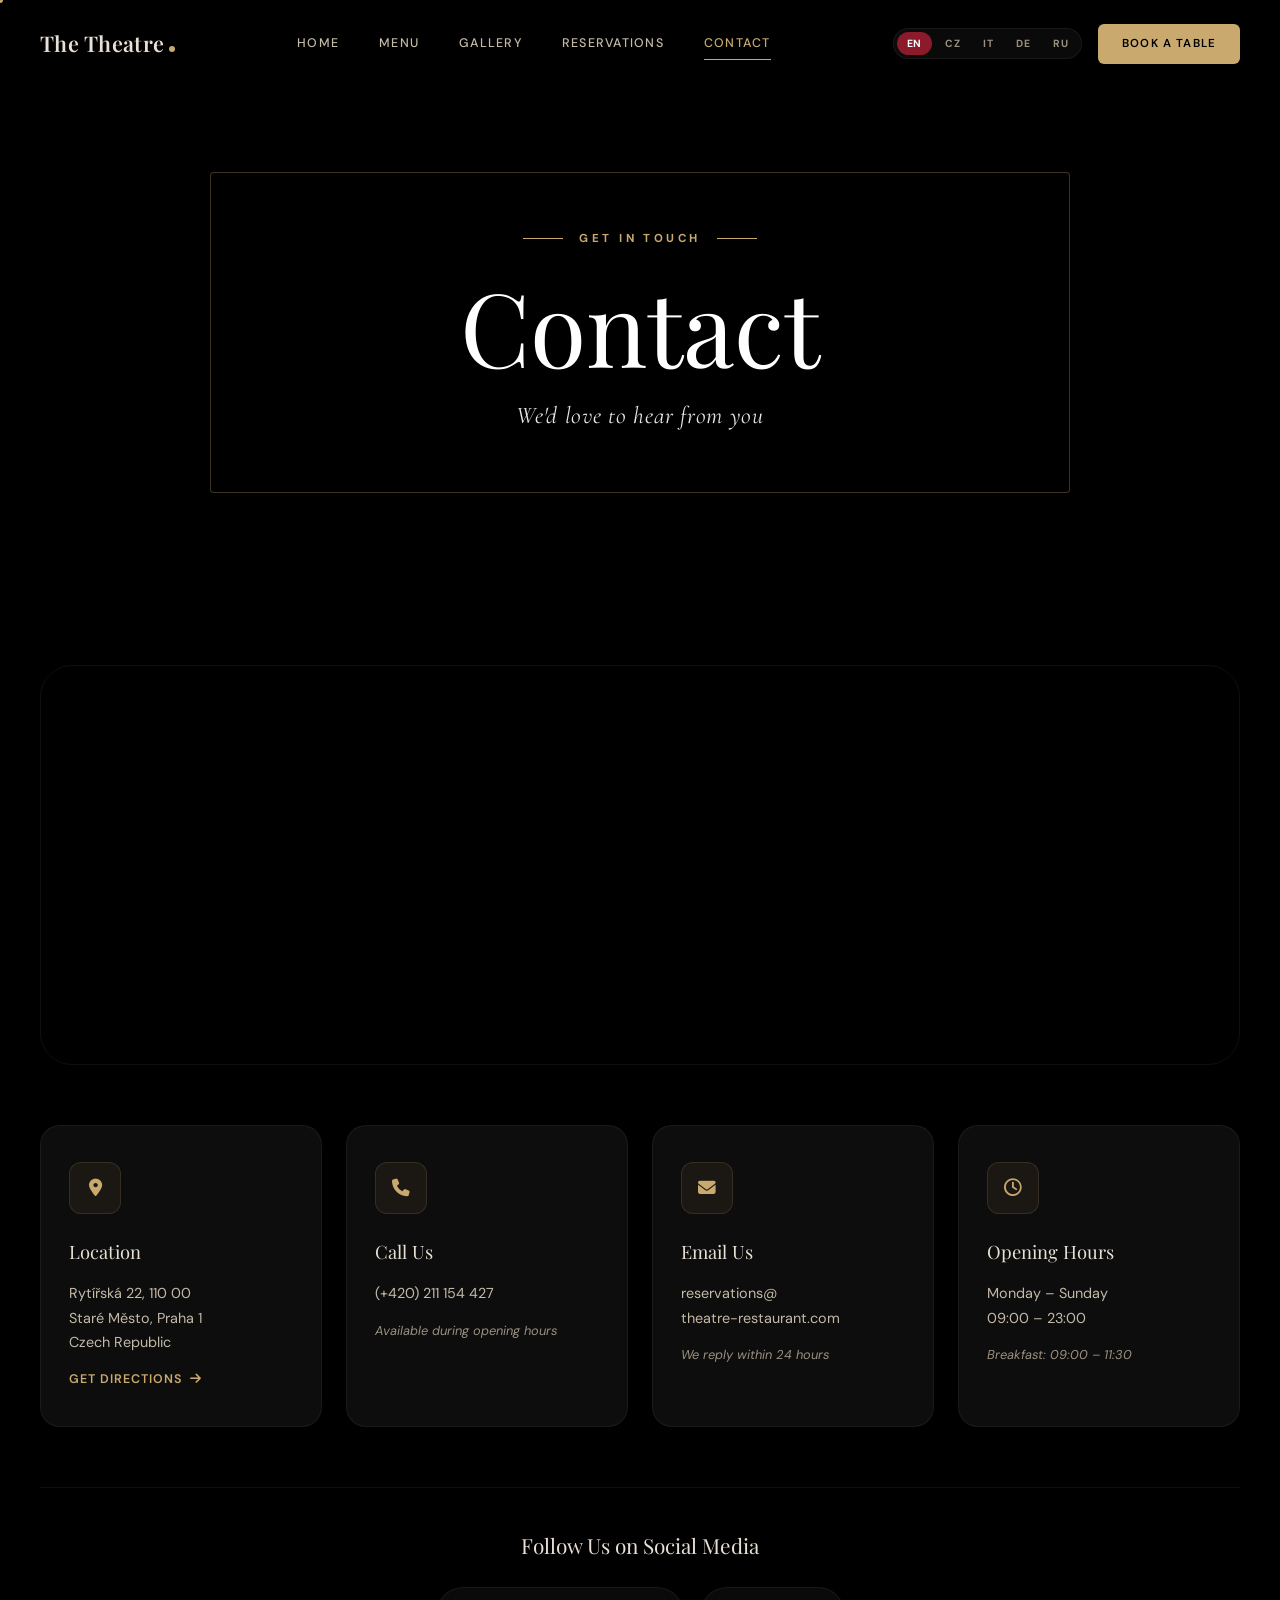
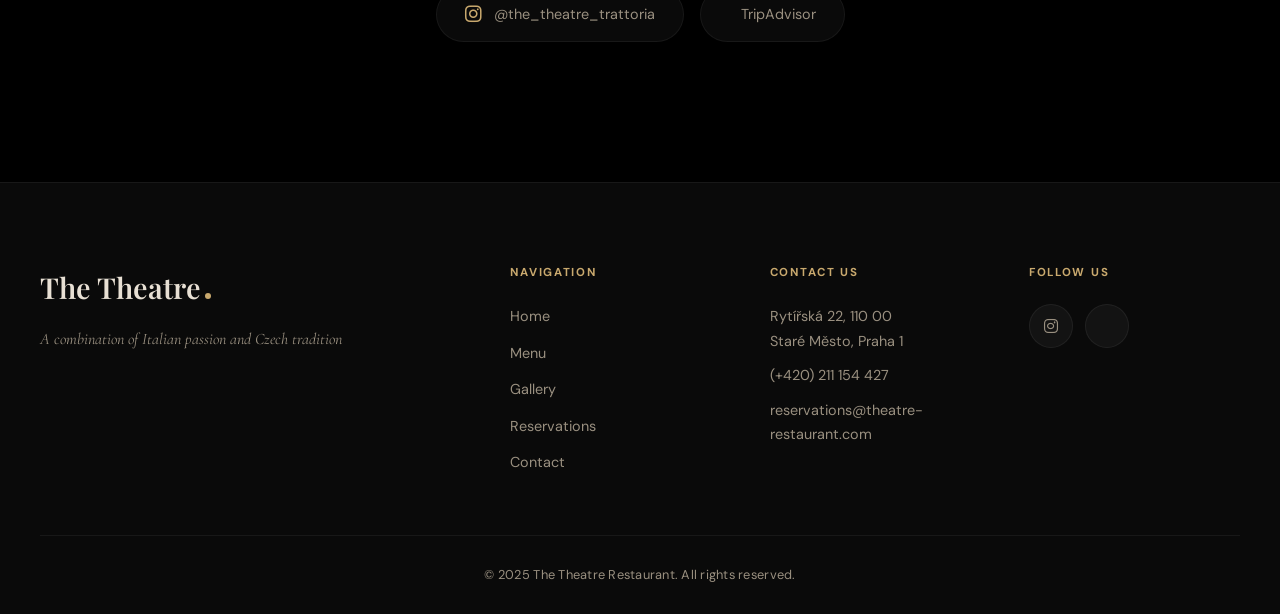
==== commit 66741b46: "Redesign: split-screen hero, add Russian language, add RU button to all pages" ====
--- a/contact.html
+++ b/contact.html
@@ -41,6 +41,7 @@
                     <button class="lang-btn" data-lang="cs">CZ</button>
                     <button class="lang-btn" data-lang="it">IT</button>
                     <button class="lang-btn" data-lang="de">DE</button>
+                    <button class="lang-btn" data-lang="ru">RU</button>
                 </div>
                 <a href="reservations.html" class="nav-cta" data-i18n="nav.book">Book a Table</a>
                 <button class="hamburger" id="hamburger" aria-label="Menu">
--- a/css/style.css
+++ b/css/style.css
@@ -393,6 +393,260 @@
     border-radius: 1px; animation: scrollLine 2s ease-in-out infinite;
 }
 @keyframes scrollLine { 0% { transform: translateY(-100%); } 100% { transform: translateY(200%); } }
+
+/* ==================== HERO STAGE (Split Screen) ==================== */
+.hero-stage {
+    position: relative;
+    min-height: 100vh;
+    display: flex;
+    align-items: center;
+    overflow: hidden;
+    background: var(--clr-bg);
+}
+.hero-stage-bg {
+    position: absolute;
+    inset: 0;
+    pointer-events: none;
+}
+.hero-stage-gradient {
+    position: absolute;
+    top: -30%;
+    right: -10%;
+    width: 70%;
+    height: 160%;
+    background: radial-gradient(ellipse at center, rgba(139,26,43,0.06) 0%, transparent 70%);
+    pointer-events: none;
+}
+.hero-stage-inner {
+    display: grid;
+    grid-template-columns: 1fr 1fr;
+    gap: clamp(40px, 6vw, 80px);
+    max-width: var(--container);
+    margin: 0 auto;
+    padding: 140px clamp(24px, 5vw, 60px) 100px;
+    width: 100%;
+    align-items: center;
+    position: relative;
+    z-index: 2;
+}
+
+/* Tag */
+.hero-stage-tag {
+    display: flex;
+    align-items: center;
+    gap: 16px;
+    margin-bottom: 28px;
+    opacity: 0;
+    transform: translateY(16px);
+    transition: opacity 0.8s ease 0.3s, transform 0.8s ease 0.3s;
+    font-family: var(--f-body);
+    font-size: 0.7rem;
+    font-weight: 600;
+    letter-spacing: 0.3em;
+    text-transform: uppercase;
+    color: var(--clr-gold);
+}
+body.loaded .hero-stage-tag { opacity: 1; transform: translateY(0); }
+.tag-accent-line {
+    width: 40px;
+    height: 1px;
+    background: var(--clr-gold);
+    display: inline-block;
+}
+
+/* Title */
+.hero-stage-title { margin-bottom: 0; }
+.hst-line {
+    display: block;
+    overflow: hidden;
+    line-height: 1.1;
+}
+.hst-line span {
+    display: inline-block;
+    transform: translateY(110%);
+    opacity: 0;
+    transition: transform 1.2s var(--ease-out-expo), opacity 0.6s ease;
+}
+.hst-line.visible span { transform: translateY(0); opacity: 1; }
+
+.hst-the {
+    font-family: var(--f-accent);
+    font-size: clamp(1.5rem, 3vw, 2.4rem);
+    font-weight: 300;
+    font-style: italic;
+    letter-spacing: 0.2em;
+    color: var(--clr-gold-l);
+    padding-bottom: 4px;
+}
+.hst-main {
+    font-family: var(--f-heading);
+    font-size: clamp(4.5rem, 9vw, 8rem);
+    font-weight: 400;
+    letter-spacing: -0.02em;
+    color: #ffffff;
+    text-shadow: 0 4px 40px rgba(0,0,0,0.4);
+    line-height: 0.95;
+}
+.hst-rest {
+    font-family: var(--f-body);
+    font-size: clamp(0.7rem, 1.2vw, 0.95rem);
+    font-weight: 700;
+    letter-spacing: 0.55em;
+    text-transform: uppercase;
+    color: var(--clr-light-2);
+    padding-top: 10px;
+}
+
+/* Divider */
+.hero-stage-divider {
+    display: flex;
+    align-items: center;
+    gap: 14px;
+    margin: 28px 0;
+    opacity: 0;
+    transform: translateY(10px);
+    transition: opacity 0.8s ease 1s, transform 0.8s ease 1s;
+}
+body.loaded .hero-stage-divider { opacity: 1; transform: translateY(0); }
+.hsd-line {
+    flex: 0 1 60px;
+    height: 1px;
+    background: var(--clr-gold);
+    opacity: 0.5;
+}
+.hsd-diamond {
+    color: var(--clr-gold);
+    font-size: 0.55rem;
+    opacity: 0.7;
+}
+
+/* Subtitle */
+.hero-stage-subtitle {
+    font-family: var(--f-accent);
+    font-size: clamp(1rem, 2vw, 1.25rem);
+    color: var(--clr-light-2);
+    font-style: italic;
+    font-weight: 300;
+    margin-bottom: 36px;
+    line-height: 1.6;
+    opacity: 0;
+    transform: translateY(16px);
+    transition: opacity 0.8s ease 1.2s, transform 0.8s ease 1.2s;
+}
+body.loaded .hero-stage-subtitle { opacity: 1; transform: translateY(0); }
+
+/* Actions */
+.hero-stage-actions {
+    display: flex;
+    gap: 16px;
+    flex-wrap: wrap;
+    margin-bottom: 48px;
+    opacity: 0;
+    transform: translateY(16px);
+    transition: opacity 0.8s ease 1.4s, transform 0.8s ease 1.4s;
+}
+body.loaded .hero-stage-actions { opacity: 1; transform: translateY(0); }
+
+/* Meta info */
+.hero-stage-meta {
+    display: flex;
+    align-items: center;
+    gap: 20px;
+    opacity: 0;
+    transform: translateY(16px);
+    transition: opacity 0.8s ease 1.6s, transform 0.8s ease 1.6s;
+}
+body.loaded .hero-stage-meta { opacity: 1; transform: translateY(0); }
+.hsm-item {
+    display: flex;
+    align-items: center;
+    gap: 8px;
+    font-size: 0.82rem;
+    color: var(--clr-light-3);
+    letter-spacing: 0.04em;
+}
+.hsm-item i { color: var(--clr-gold); font-size: 0.8rem; }
+.hsm-sep { width: 1px; height: 20px; background: rgba(255,255,255,0.15); }
+
+/* Visual / Image */
+.hero-stage-visual {
+    position: relative;
+    display: flex;
+    flex-direction: column;
+    align-items: center;
+}
+.hero-stage-frame {
+    position: relative;
+    width: 100%;
+    max-width: 480px;
+    aspect-ratio: 3/4;
+    border-radius: 240px 240px 16px 16px;
+    overflow: hidden;
+    box-shadow:
+        0 40px 100px rgba(0,0,0,0.5),
+        0 0 0 1px rgba(201,169,110,0.2);
+}
+.hero-stage-img {
+    width: 100%;
+    height: 100%;
+    object-fit: cover;
+    transform: scale(1.05);
+    transition: transform 12s ease;
+}
+.hero-stage-frame:hover .hero-stage-img { transform: scale(1.12); }
+.hero-stage-frame-glow {
+    position: absolute;
+    inset: 0;
+    background: linear-gradient(180deg, transparent 50%, rgba(0,0,0,0.4) 100%);
+    pointer-events: none;
+}
+.hero-stage-frame-accent {
+    width: 60px;
+    height: 3px;
+    background: var(--clr-gold);
+    border-radius: 2px;
+    margin-top: 24px;
+    opacity: 0.6;
+}
+
+/* Scroll indicator */
+.hero-stage-scroll {
+    position: absolute;
+    bottom: 36px;
+    left: 50%;
+    transform: translateX(-50%);
+    z-index: 5;
+}
+
+/* Hero Stage responsive */
+@media (max-width: 992px) {
+    .hero-stage-inner {
+        grid-template-columns: 1fr;
+        gap: 48px;
+        text-align: center;
+        padding-top: 120px;
+    }
+    .hero-stage-tag { justify-content: center; }
+    .hero-stage-actions { justify-content: center; }
+    .hero-stage-meta { justify-content: center; flex-wrap: wrap; }
+    .hero-stage-divider { justify-content: center; }
+    .hero-stage-frame { max-width: 380px; }
+    .hero-stage-visual { order: -1; }
+}
+@media (max-width: 768px) {
+    .hst-main { font-size: clamp(3.5rem, 14vw, 6rem); }
+    .hst-the { font-size: clamp(1.2rem, 3vw, 1.8rem); }
+    .hst-rest { letter-spacing: 0.3em; }
+    .hero-stage-actions { flex-direction: column; align-items: center; }
+    .hero-stage-actions .btn { width: 100%; max-width: 280px; }
+    .hero-stage-frame { max-width: 300px; border-radius: 150px 150px 12px 12px; }
+    .hero-stage-meta { flex-direction: column; gap: 10px; }
+    .hsm-sep { display: none; }
+}
+@media (max-width: 480px) {
+    .hst-main { font-size: 3rem; }
+    .hero-stage-frame { max-width: 240px; border-radius: 120px 120px 10px 10px; }
+}
 
 /* ==================== EXPERIENCE NUMBERS ==================== */
 .numbers-section {
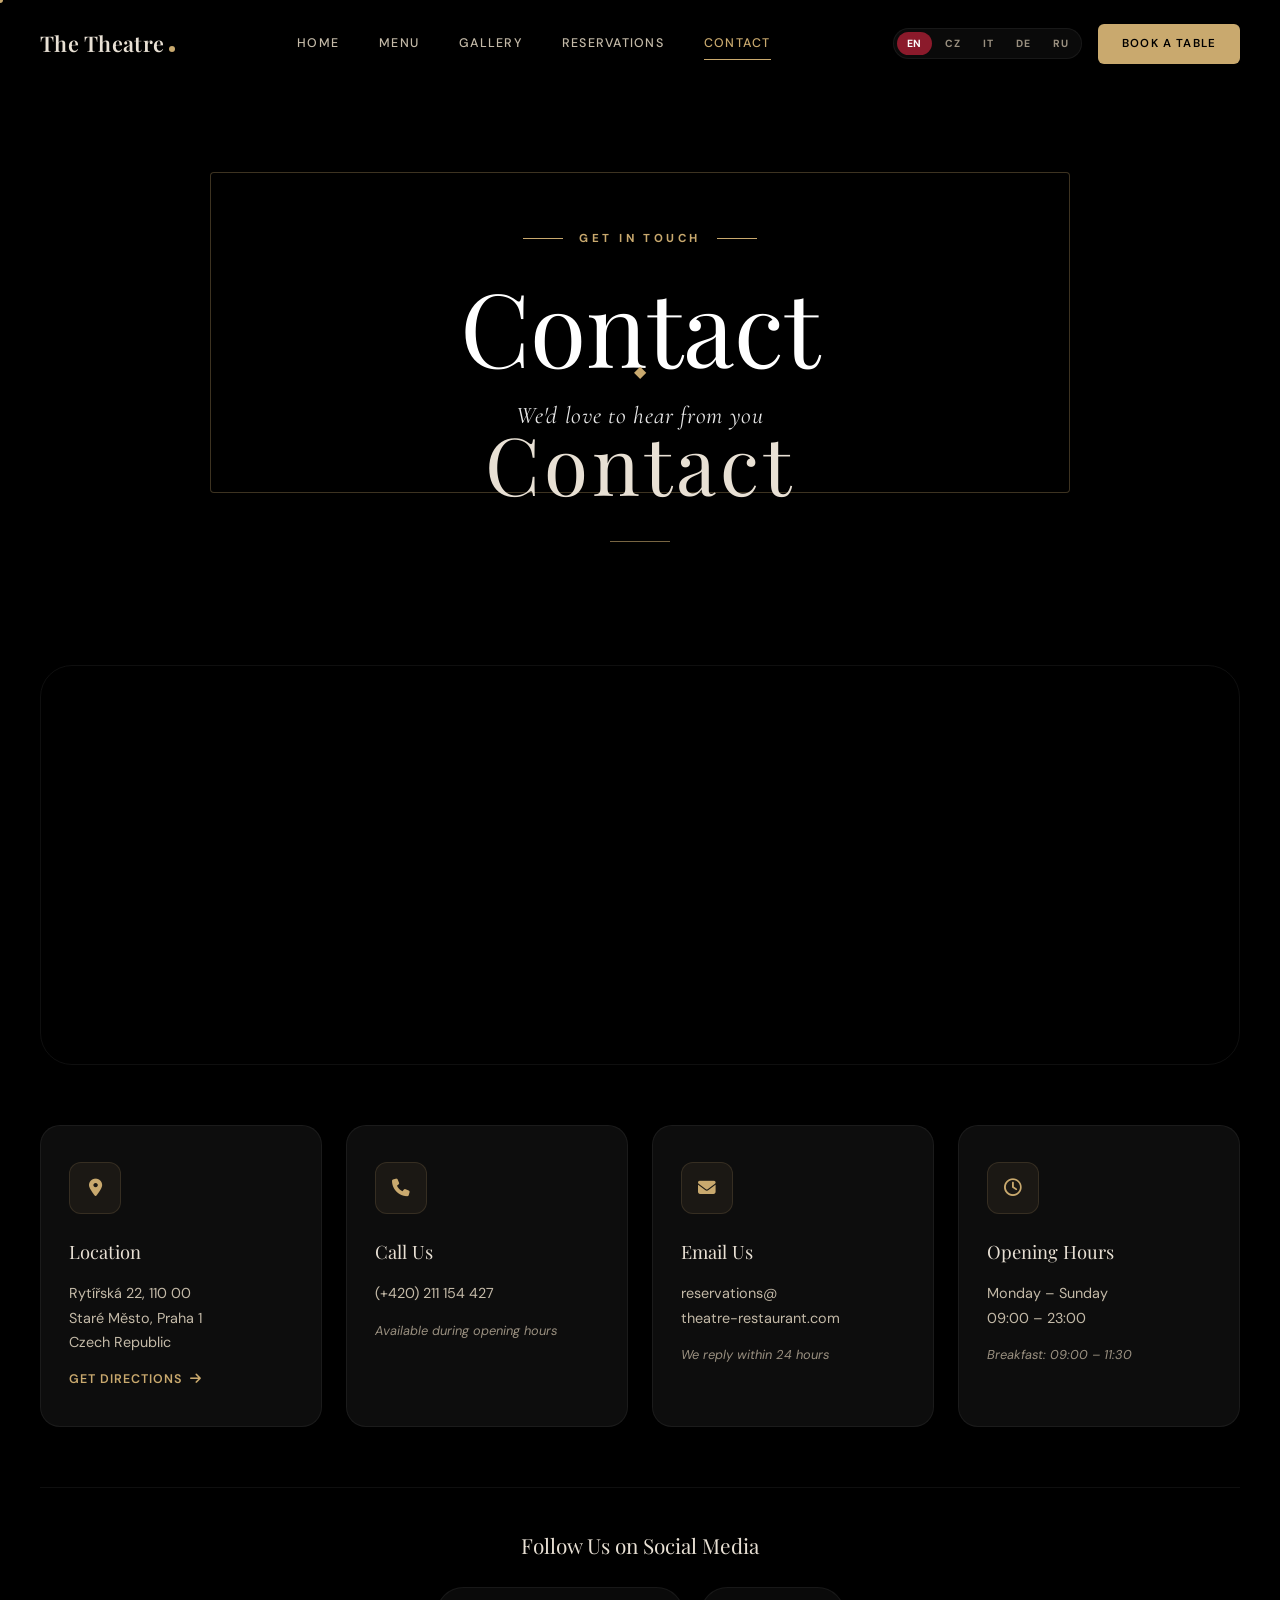
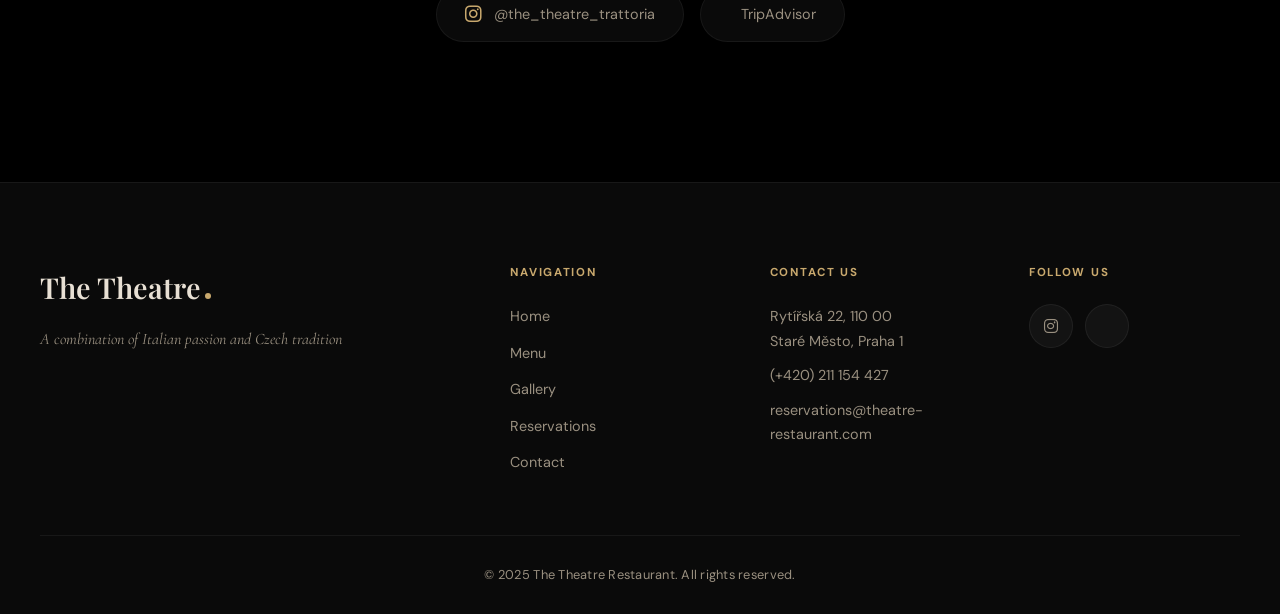
==== commit 57a659e1: "fix: responsive overflow + add theatre curtain intro animation" ====
--- a/contact.html
+++ b/contact.html
@@ -17,9 +17,14 @@
     <div class="cursor-dot" id="cursorDot"></div>
     <div class="cursor-ring" id="cursorRing"></div>
 
-    <div id="preloader">
-        <div class="preloader-text"><span>Contact</span></div>
-        <div class="preloader-bar"></div>
+    <div id="preloader" class="curtain-intro">
+        <div class="curtain-half curtain-left"><div class="curtain-fabric"></div></div>
+        <div class="curtain-half curtain-right"><div class="curtain-fabric"></div></div>
+        <div class="curtain-center">
+            <div class="curtain-diamond">&#9670;</div>
+            <div class="curtain-logo">Contact</div>
+            <div class="curtain-line"></div>
+        </div>
     </div>
 
     <!-- ==================== NAVIGATION ==================== -->
--- a/css/style.css
+++ b/css/style.css
@@ -41,7 +41,7 @@
 
 /* ==================== RESET ==================== */
 *, *::before, *::after { box-sizing: border-box; margin: 0; padding: 0; }
-html { scroll-behavior: smooth; -webkit-font-smoothing: antialiased; -moz-osx-font-smoothing: grayscale; }
+html { scroll-behavior: smooth; -webkit-font-smoothing: antialiased; -moz-osx-font-smoothing: grayscale; overflow-x: hidden; }
 body {
     font-family: var(--f-body);
     font-size: 16px;
@@ -50,6 +50,8 @@
     background: #000000;
     background-image: none;
     overflow-x: hidden;
+    width: 100%;
+    max-width: 100vw;
 }
 body.no-scroll { overflow: hidden; }
 img { display: block; max-width: 100%; height: auto; }
@@ -100,31 +102,134 @@
     .cursor-ring.cursor-hover { width: 60px; height: 60px; left: -30px; top: -30px; border-color: var(--clr-primary); opacity: 0.7; }
 }
 
-/* ==================== PRELOADER ==================== */
-#preloader {
-    position: fixed; inset: 0;
-    background: var(--clr-bg); z-index: 99999;
-    display: flex; align-items: center; justify-content: center; flex-direction: column; gap: 24px;
-    transition: opacity 0.8s ease 0.1s, visibility 0.8s ease 0.1s;
-}
-#preloader.loaded { opacity: 0; visibility: hidden; pointer-events: none; }
-.preloader-text {
+/* ==================== CURTAIN INTRO ==================== */
+.curtain-intro {
+    position: fixed; inset: 0; z-index: 99999;
+    display: flex; align-items: center; justify-content: center;
+    pointer-events: all;
+    overflow: hidden;
+}
+.curtain-intro.loaded {
+    pointer-events: none;
+}
+
+/* Curtain halves */
+.curtain-half {
+    position: absolute; top: 0; width: 50%; height: 100%;
+    z-index: 2;
+    transition: transform 1.4s cubic-bezier(0.77, 0, 0.175, 1);
+}
+.curtain-left { left: 0; transform-origin: left center; }
+.curtain-right { right: 0; transform-origin: right center; }
+.curtain-intro.loaded .curtain-left { transform: translateX(-100%); }
+.curtain-intro.loaded .curtain-right { transform: translateX(100%); }
+
+.curtain-fabric {
+    width: 100%; height: 100%;
+    background:
+        linear-gradient(180deg,
+            #5a0f1a 0%,
+            #8B1A2B 8%,
+            #6e1522 25%,
+            #8B1A2B 40%,
+            #7a1826 60%,
+            #8B1A2B 75%,
+            #5a0f1a 100%
+        );
+    position: relative;
+}
+/* Curtain fold effect */
+.curtain-left .curtain-fabric {
+    box-shadow: inset -40px 0 60px rgba(0,0,0,0.4), inset 20px 0 30px rgba(255,255,255,0.03);
+    background:
+        repeating-linear-gradient(90deg,
+            transparent 0px,
+            rgba(0,0,0,0.06) 30px,
+            transparent 60px
+        ),
+        linear-gradient(180deg, #5a0f1a 0%, #8B1A2B 8%, #6e1522 25%, #8B1A2B 40%, #7a1826 60%, #8B1A2B 75%, #5a0f1a 100%);
+}
+.curtain-right .curtain-fabric {
+    box-shadow: inset 40px 0 60px rgba(0,0,0,0.4), inset -20px 0 30px rgba(255,255,255,0.03);
+    background:
+        repeating-linear-gradient(90deg,
+            transparent 0px,
+            rgba(0,0,0,0.06) 30px,
+            transparent 60px
+        ),
+        linear-gradient(180deg, #5a0f1a 0%, #8B1A2B 8%, #6e1522 25%, #8B1A2B 40%, #7a1826 60%, #8B1A2B 75%, #5a0f1a 100%);
+}
+
+/* Top valance (decorative drape) */
+.curtain-valance {
+    position: absolute; top: 0; left: 0; width: 100%;
+    height: 60px; z-index: 3;
+    background:
+        radial-gradient(ellipse 80px 50px at 10% 0%, transparent 48%, #5a0f1a 50%, #8B1A2B 100%),
+        radial-gradient(ellipse 80px 50px at 30% 0%, transparent 48%, #5a0f1a 50%, #8B1A2B 100%),
+        radial-gradient(ellipse 80px 50px at 50% 0%, transparent 48%, #5a0f1a 50%, #8B1A2B 100%),
+        radial-gradient(ellipse 80px 50px at 70% 0%, transparent 48%, #5a0f1a 50%, #8B1A2B 100%),
+        radial-gradient(ellipse 80px 50px at 90% 0%, transparent 48%, #5a0f1a 50%, #8B1A2B 100%);
+    background-size: 100% 100%;
+    opacity: 0;
+    transition: opacity 0.6s ease 0.2s;
+}
+.curtain-intro.loaded .curtain-valance { opacity: 0; transition: opacity 0.4s ease; }
+
+/* Center content */
+.curtain-center {
+    position: relative; z-index: 4;
+    text-align: center;
+    display: flex; flex-direction: column; align-items: center; gap: 10px;
+}
+
+.curtain-diamond {
+    color: var(--clr-gold);
+    font-size: 1rem;
+    opacity: 0;
+    animation: curtainFadeUp 0.8s ease 0.3s forwards;
+}
+.curtain-logo {
     font-family: var(--f-heading);
-    font-size: clamp(2rem, 5vw, 3.5rem);
-    color: var(--clr-light); font-weight: 400; overflow: hidden;
-}
-.preloader-text span { display: inline-block; animation: preloaderReveal 1.2s var(--ease-out-expo) both; }
-@keyframes preloaderReveal { from { transform: translateY(100%); opacity: 0; } to { transform: translateY(0); opacity: 1; } }
-.preloader-bar { width: 120px; height: 1px; background: var(--clr-border); position: relative; overflow: hidden; }
-.preloader-bar::after {
-    content: ''; position: absolute; inset: 0;
+    font-size: clamp(2.5rem, 7vw, 5rem);
+    font-weight: 400;
+    color: var(--clr-light);
+    letter-spacing: 0.05em;
+    opacity: 0;
+    animation: curtainFadeUp 1s ease 0.5s forwards;
+}
+.curtain-sub {
+    font-family: var(--f-body);
+    font-size: clamp(0.6rem, 1.5vw, 0.85rem);
+    font-weight: 600;
+    letter-spacing: 0.5em;
+    text-transform: uppercase;
+    color: var(--clr-gold);
+    opacity: 0;
+    animation: curtainFadeUp 0.8s ease 0.8s forwards;
+}
+.curtain-line {
+    width: 60px; height: 1px;
     background: var(--clr-gold);
-    animation: preloaderScan 1.5s ease-in-out infinite;
-}
-@keyframes preloaderScan { 0% { transform: translateX(-100%); } 100% { transform: translateX(100%); } }
+    opacity: 0;
+    animation: curtainLineExpand 0.8s ease 1s forwards;
+}
+.curtain-intro.loaded .curtain-center {
+    opacity: 0;
+    transition: opacity 0.5s ease;
+}
+
+@keyframes curtainFadeUp {
+    from { opacity: 0; transform: translateY(20px); }
+    to { opacity: 1; transform: translateY(0); }
+}
+@keyframes curtainLineExpand {
+    from { opacity: 0; width: 0; }
+    to { opacity: 0.6; width: 60px; }
+}
 
 /* ==================== UTILITIES ==================== */
-.container { max-width: var(--container); margin: 0 auto; padding: 0 clamp(20px, 4vw, 40px); width: 100%; }
+.container { max-width: var(--container); margin: 0 auto; padding: 0 clamp(20px, 4vw, 40px); width: 100%; overflow-x: hidden; }
 .section { padding: var(--section-py) 0; position: relative; }
 
 .section-tag {
@@ -645,6 +750,7 @@
 }
 @media (max-width: 480px) {
     .hst-main { font-size: 3rem; }
+    .hst-rest { letter-spacing: 0.2em; }
     .hero-stage-frame { max-width: 240px; border-radius: 120px 120px 10px 10px; }
 }
 
@@ -689,7 +795,7 @@
 }
 
 /* ==================== EDITORIAL ABOUT ==================== */
-.editorial { background: var(--clr-bg); }
+.editorial { background: var(--clr-bg); overflow: hidden; }
 .editorial-layout {
     display: grid; grid-template-columns: 1.1fr 1fr;
     gap: 80px; align-items: center;
@@ -820,7 +926,7 @@
 }
 .page-hero-content {
     position: relative; z-index: 2; text-align: center;
-    padding: 56px 80px;
+    padding: 56px clamp(20px, 6vw, 80px);
     max-width: 860px;
     width: 90%;
     margin-top: 80px; /* push below navbar */
@@ -854,7 +960,7 @@
 /* (About section styles are now in the editorial section above) */
 
 /* ==================== FARM / VYSOČINA ==================== */
-.farm-section { position: relative; min-height: 85vh; display: flex; align-items: center; overflow: hidden; }
+.farm-section { position: relative; min-height: 85vh; display: flex; align-items: center; overflow: hidden; width: 100%; }
 .farm-bg {
     position: absolute; inset: 0; background-size: cover; background-position: center; background-attachment: fixed;
 }
@@ -891,7 +997,7 @@
 .showcase-card-label small { font-family: var(--f-accent); font-size: 0.9rem; color: var(--clr-gold); font-style: italic; }
 
 /* ==================== CTA BANNER ==================== */
-.cta-banner { padding: 120px 0; text-align: center; position: relative; overflow: hidden; background: var(--clr-bg); }
+.cta-banner { padding: 120px 0; text-align: center; position: relative; overflow: hidden; background: var(--clr-bg); width: 100%; }
 .cta-title {
     font-family: var(--f-heading); font-size: clamp(2rem, 5vw, 3.5rem);
     color: var(--clr-light); font-weight: 400; margin-bottom: 20px;
@@ -1222,8 +1328,8 @@
 [data-reveal] { opacity: 0; transition: opacity 0.9s var(--ease-out-expo), transform 0.9s var(--ease-out-expo); }
 [data-reveal="up"] { transform: translateY(50px); }
 [data-reveal="down"] { transform: translateY(-50px); }
-[data-reveal="left"] { transform: translateX(60px); }
-[data-reveal="right"] { transform: translateX(-60px); }
+[data-reveal="left"] { transform: translateX(40px); }
+[data-reveal="right"] { transform: translateX(-40px); }
 [data-reveal="scale"] { transform: scale(0.92); }
 [data-reveal].revealed { opacity: 1; transform: none; }
 
@@ -1311,6 +1417,8 @@
     .cta-banner { padding: 80px 0; }
     .numbers-grid { grid-template-columns: 1fr; }
     .number-value { font-size: 2.5rem; }
+    .hst-rest { letter-spacing: 0.15em; }
+    .page-hero-content { padding: 36px 16px; width: 95%; }
 }
 
 /* ==================== PRINT ==================== */
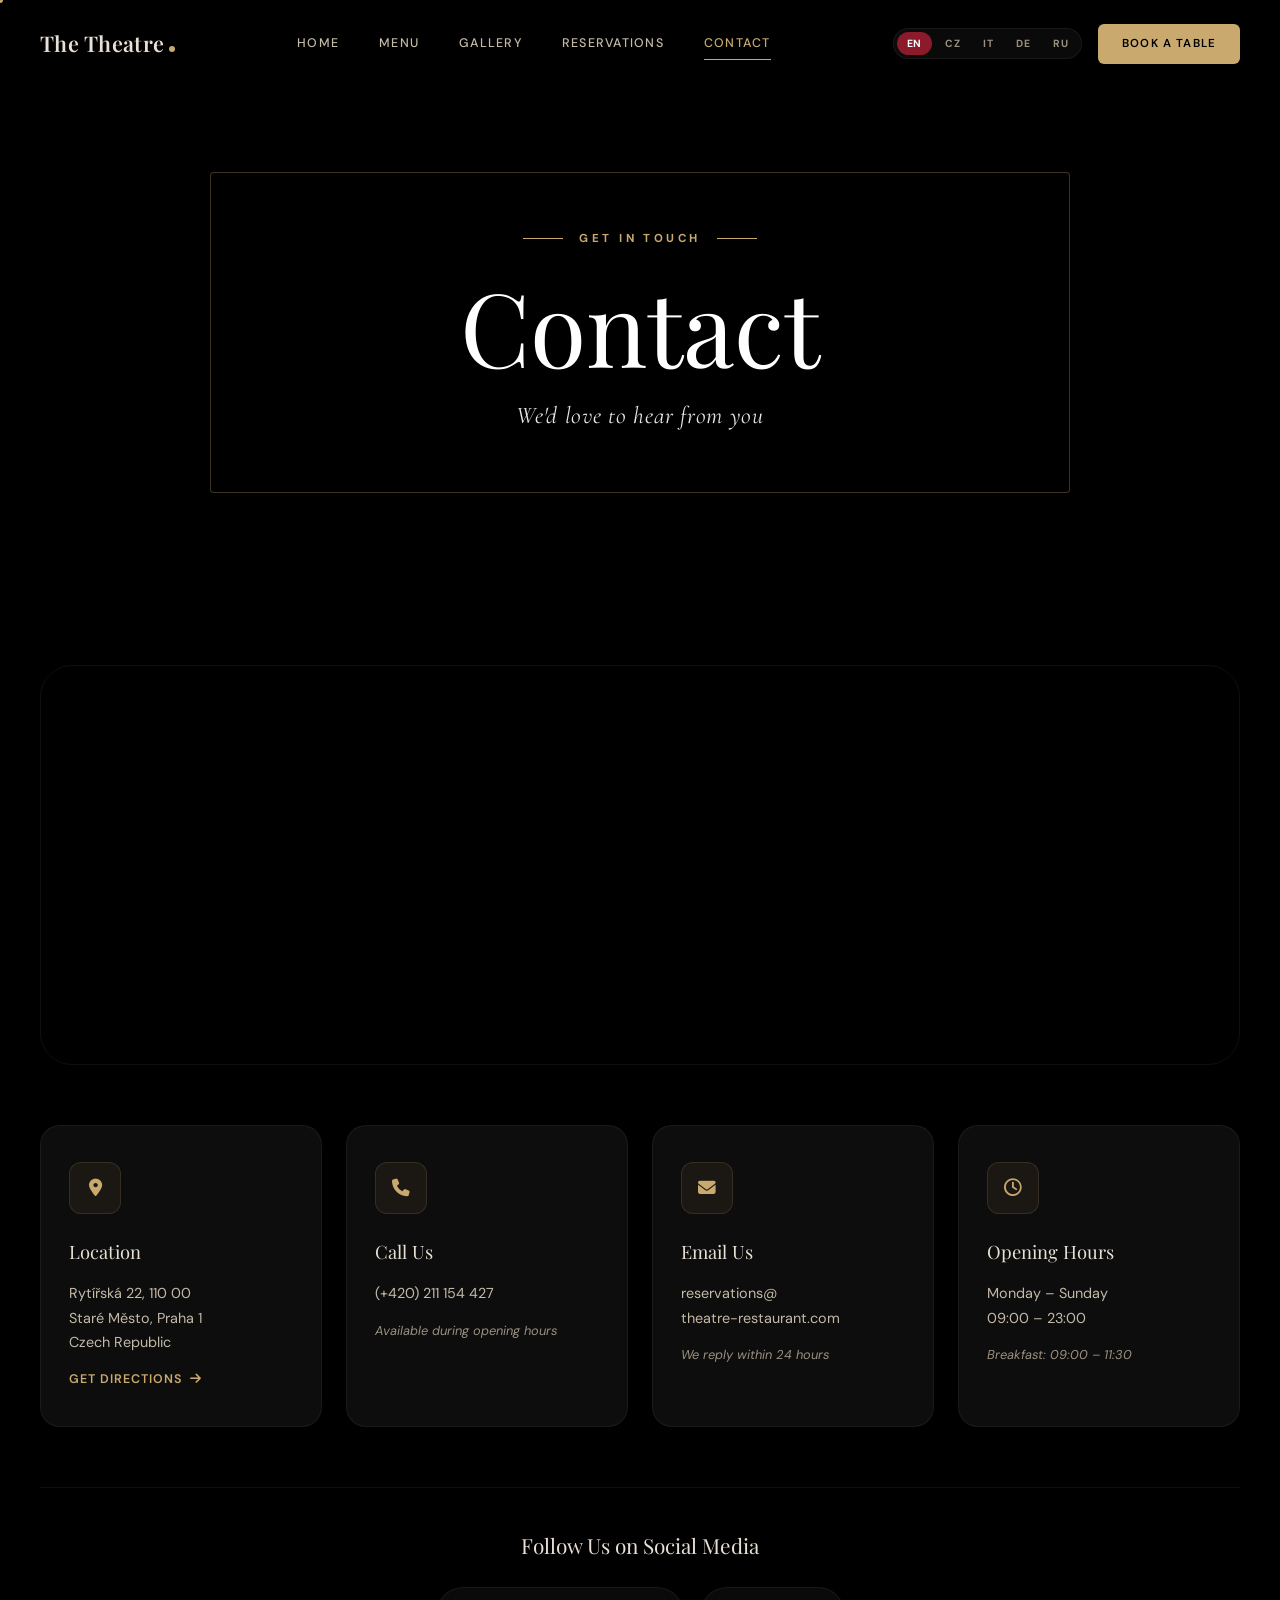
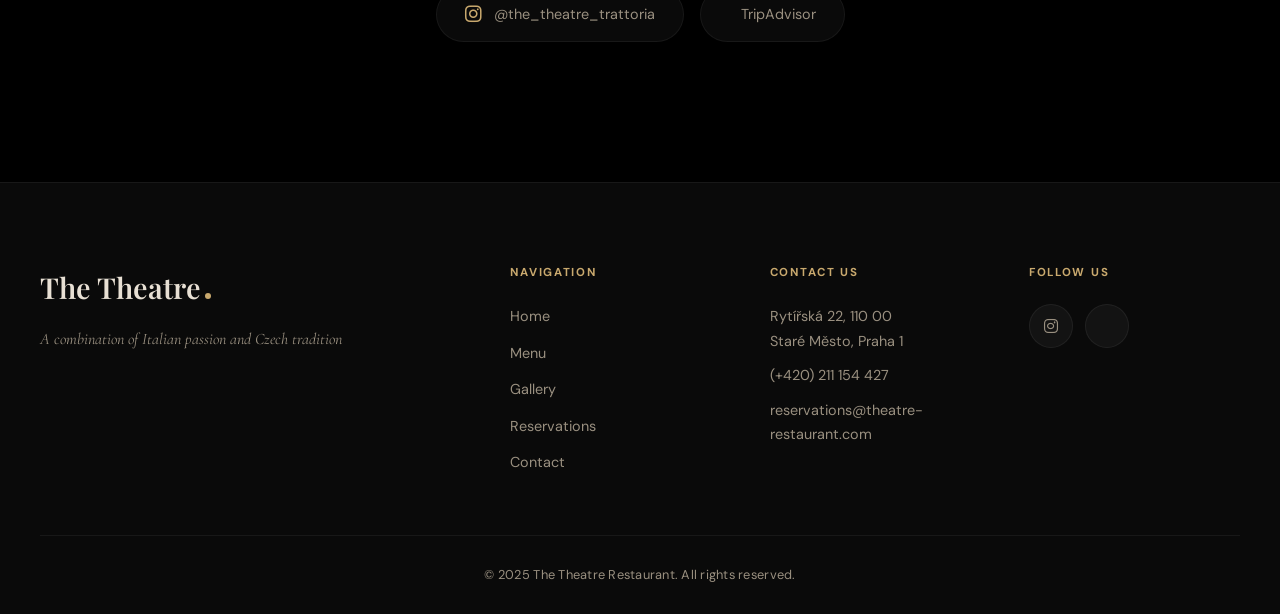
==== commit 608a3aba: "fix: eliminate curtain flicker on page navigation (inline head script)" ====
--- a/contact.html
+++ b/contact.html
@@ -9,6 +9,8 @@
     <link href="https://fonts.googleapis.com/css2?family=Playfair+Display:ital,wght@0,400;0,500;0,600;1,400;1,500&family=DM+Sans:wght@300;400;500;600;700&family=Cormorant+Garamond:ital,wght@0,300;0,400;0,500;1,300;1,400;1,500&display=swap" rel="stylesheet">
     <link rel="stylesheet" href="https://cdnjs.cloudflare.com/ajax/libs/font-awesome/6.5.1/css/all.min.css">
     <link rel="stylesheet" href="css/style.css">
+    <script>if(sessionStorage.getItem('curtainSeen')){document.documentElement.classList.add('no-curtain')}</script>
+    <style>.no-curtain #preloader{display:none!important}</style>
 </head>
 <body>
 
